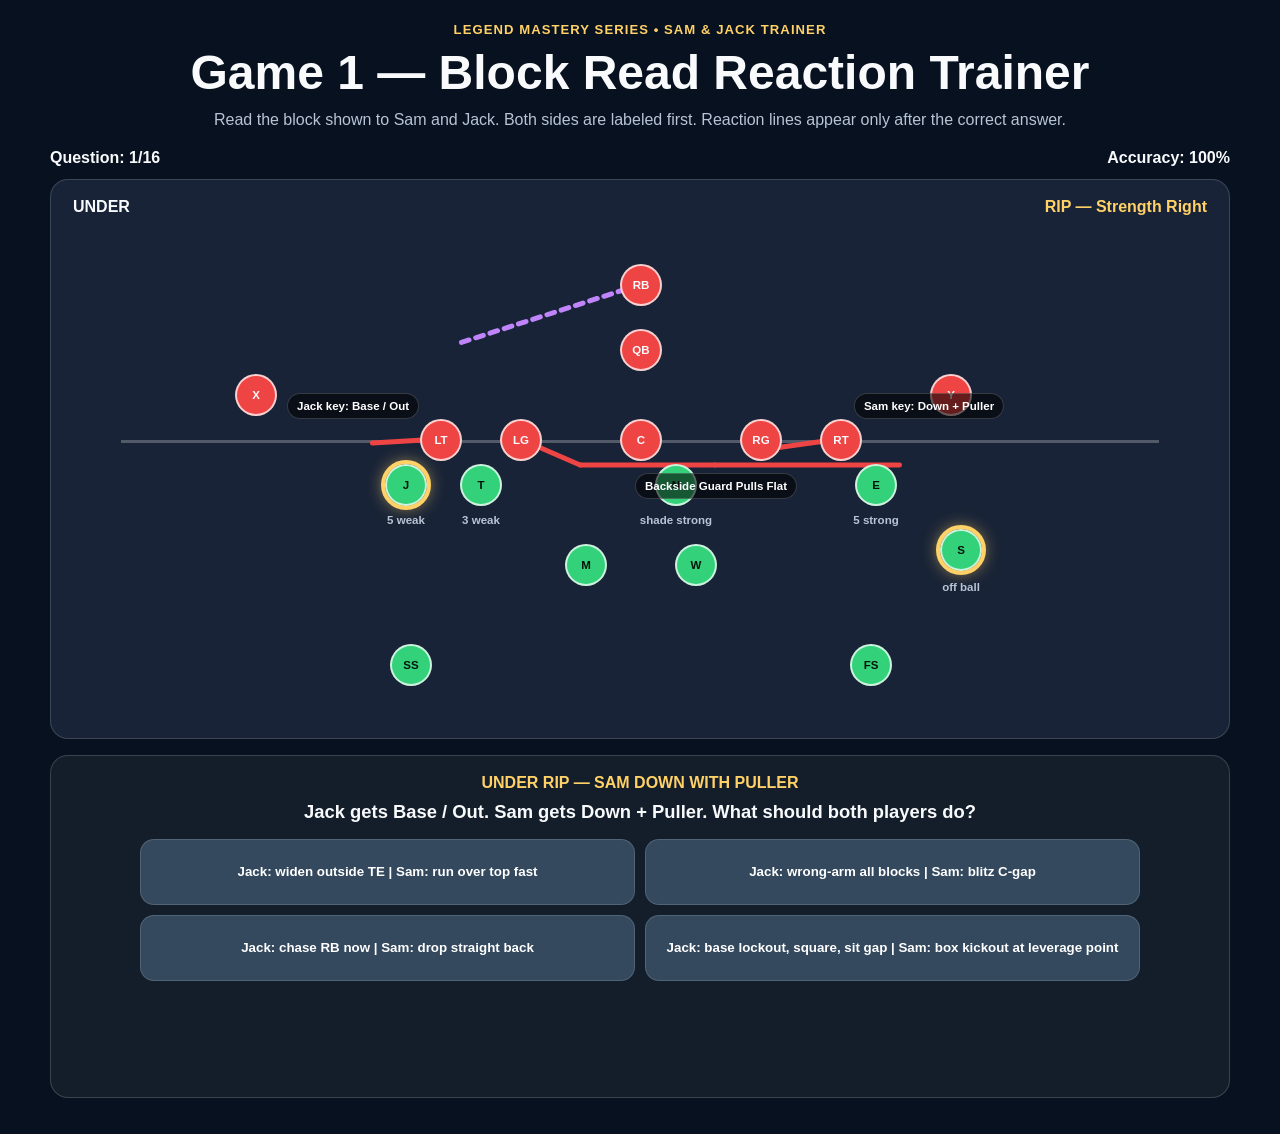
==== index.html @ 08496057 "Update index.html" ====
<!doctype html>
<html lang="en">
<head>
<meta charset="utf-8" />
<meta name="viewport" content="width=device-width,initial-scale=1" />
<title>Game 1 — Sam & Jack Block Read Trainer</title>

<style>
:root{
  --bg:#07111f;
  --field:#182337;
  --text:#f8fafc;
  --muted:#b8c4d6;
  --red:#ef4444;
  --green:#33d17a;
  --blue:#4da3ff;
  --yellow:#ffd166;
  --purple:#c084fc;
}
*{box-sizing:border-box}
body{margin:0;font-family:Arial,Helvetica,sans-serif;background:var(--bg);color:var(--text)}
.wrap{width:min(1180px,calc(100% - 28px));margin:0 auto;padding:22px 0 36px}
header{text-align:center}
.kicker{color:var(--yellow);font-weight:900;text-transform:uppercase;letter-spacing:.08em;font-size:.82rem}
h1{margin:8px 0;font-size:clamp(1.8rem,4vw,3rem)}
.sub{color:var(--muted);max-width:920px;margin:0 auto;line-height:1.45}
.hud{display:flex;justify-content:space-between;margin:18px 0 12px;font-weight:900}
.field{position:relative;height:560px;border-radius:18px;background:var(--field);border:1px solid rgba(255,255,255,.16);overflow:hidden}
.los{position:absolute;left:70px;right:70px;top:260px;border-top:3px solid rgba(255,255,255,.25)}
.front-title{position:absolute;left:22px;top:18px;font-weight:900}
.strength{position:absolute;right:22px;top:18px;font-weight:900;color:var(--yellow)}
.player{position:absolute;width:42px;height:42px;border-radius:50%;display:flex;align-items:center;justify-content:center;font-size:.72rem;font-weight:900;transform:translate(-50%,-50%);border:2px solid rgba(255,255,255,.75);z-index:8}
.off{background:var(--red)}
.def{background:var(--green);color:#04130a}
.focus{outline:4px solid var(--yellow);box-shadow:0 0 18px rgba(255,209,102,.8)}
.tag,.read-label{position:absolute;transform:translate(-50%,-50%);font-size:.72rem;font-weight:900;z-index:12;white-space:nowrap}
.tag{color:var(--muted)}
.read-label{background:rgba(0,0,0,.58);border:1px solid rgba(255,255,255,.18);padding:6px 9px;border-radius:999px;color:white}
svg{position:absolute;inset:0;width:100%;height:100%;pointer-events:none;z-index:5}
.block-line{stroke:var(--red);stroke-width:5;fill:none;stroke-linecap:round;stroke-linejoin:round;marker-end:url(#arrowRed)}
.ball-line{stroke:var(--purple);stroke-width:5;fill:none;stroke-dasharray:8 7;stroke-linecap:round;marker-end:url(#arrowPurple)}
.sam-line{stroke:var(--yellow);stroke-width:5;fill:none;stroke-linecap:round;stroke-linejoin:round;marker-end:url(#arrowYellow)}
.jack-line{stroke:var(--blue);stroke-width:5;fill:none;stroke-linecap:round;stroke-linejoin:round;marker-end:url(#arrowBlue)}
.draw{stroke-dasharray:900;stroke-dashoffset:900;animation:drawLine 1.25s ease forwards}
@keyframes drawLine{to{stroke-dashoffset:0}}
.question-card{margin-top:16px;padding:18px;border-radius:18px;border:1px solid rgba(255,255,255,.16);background:rgba(255,255,255,.055);text-align:center}
.scenario-title{color:var(--yellow);font-weight:900;text-transform:uppercase;margin-bottom:8px}
.question{font-size:1.15rem;font-weight:900;margin-bottom:14px;line-height:1.35}
.choices{display:grid;grid-template-columns:repeat(2,1fr);gap:10px;max-width:1000px;margin:0 auto}
button{min-height:66px;border:1px solid rgba(255,255,255,.14);border-radius:14px;background:#34495e;color:white;font-weight:900;cursor:pointer;padding:10px;line-height:1.25}
button:hover{filter:brightness(1.12)}
button:disabled{opacity:.55;cursor:not-allowed}
.feedback{min-height:84px;margin-top:14px;font-weight:800;line-height:1.45;color:var(--muted)}
.correct{color:var(--green)}
.incorrect{color:#ff8a8a}
.complete{display:none;margin-top:16px;padding:18px;border-radius:18px;background:rgba(51,209,122,.12);border:1px solid rgba(51,209,122,.35);text-align:center}
@media(max-width:760px){.field{height:500px}.choices{grid-template-columns:1fr}.player{width:36px;height:36px;font-size:.64rem}}
</style>
</head>

<body>
<div class="wrap">

<header>
  <div class="kicker">Legend Mastery Series • Sam & Jack Trainer</div>
  <h1>Game 1 — Block Read Reaction Trainer</h1>
  <p class="sub">
    Read the block shown to Sam and Jack. Both sides are labeled first. Reaction lines appear only after the correct answer.
  </p>
</header>

<section class="hud">
  <div>Question: <span id="qNum">1</span>/<span id="qTotal">16</span></div>
  <div>Accuracy: <span id="accuracy">100</span>%</div>
</section>

<section class="field" id="field">
  <div class="front-title" id="frontTitle"></div>
  <div class="strength" id="strengthTitle"></div>
  <div class="los"></div>

  <svg id="svg" viewBox="0 0 1180 560" preserveAspectRatio="none">
    <defs>
      <marker id="arrowRed" markerWidth="10" markerHeight="10" refX="8" refY="3" orient="auto">
        <path d="M0,0 L0,6 L9,3 z" fill="#ef4444"></path>
      </marker>
      <marker id="arrowPurple" markerWidth="10" markerHeight="10" refX="8" refY="3" orient="auto">
        <path d="M0,0 L0,6 L9,3 z" fill="#c084fc"></path>
      </marker>
      <marker id="arrowYellow" markerWidth="10" markerHeight="10" refX="8" refY="3" orient="auto">
        <path d="M0,0 L0,6 L9,3 z" fill="#ffd166"></path>
      </marker>
      <marker id="arrowBlue" markerWidth="10" markerHeight="10" refX="8" refY="3" orient="auto">
        <path d="M0,0 L0,6 L9,3 z" fill="#4da3ff"></path>
      </marker>
    </defs>
  </svg>
</section>

<section class="question-card">
  <div class="scenario-title" id="scenarioTitle"></div>
  <div class="question" id="questionText"></div>
  <div class="choices" id="choices"></div>
  <div class="feedback" id="feedback"></div>
</section>

<section class="complete" id="completeBox">
  <h2>Game Complete</h2>
  <p id="finalScore"></p>
  <button onclick="restartGame()">Restart Game</button>
</section>

</div>

<script>
const field = document.getElementById("field");
const svg = document.getElementById("svg");

const scenarios = [
  S("UNDER","RIP","Under Rip — Jack Down With Puller","Down + Puller","Base / Gap-Hinge","jackSpillB","samCutback"),
  S("UNDER","LIZ","Under Liz — Jack Down No Puller","Down — No Puller","Zone Away","jackQB","samCutback"),
  S("UNDER","RIP","Under Rip — Jack Base/Out","Base / Out","Pull Away","jackBaseLOS","samCutback"),
  S("UNDER","LIZ","Under Liz — Jack Zone","Zone","Base / Gap-Hinge","jackZoneLOS","samCutback"),
  S("UNDER","RIP","Under Rip — High Hat","High Hat","High Hat","jackContainRush","samCoverage"),
  S("UNDER","LIZ","Under Liz — Sam Base/Out","Zone Away","Base / Out","jackQB","samCutback"),
  S("UNDER","RIP","Under Rip — Sam Down With Puller","Base / Out","Down + Puller","jackBaseLOS","samBox"),
  S("UNDER","LIZ","Under Liz — Sam High Hat","High Hat","High Hat","jackContainRush","samCoverage"),

  S("OKIE","RIP","Okie Rip — Jack Down With Puller","Down + Puller","Base / Out","jackBoxOff","samCutback"),
  S("OKIE","LIZ","Okie Liz — Jack Down No Puller","Down — No Puller","Zone Away","jackLateContain","samCutback"),
  S("OKIE","RIP","Okie Rip — Jack Zone To Him","Zone","Pull Away","jackBoxQB","samCutback"),
  S("OKIE","LIZ","Okie Liz — Jack Base/Out","Base / Out","Zone Away","jackSetEdge","samCutback"),
  S("OKIE","RIP","Okie Rip — Sam Down With Puller","Zone Away","Down + Puller","jackLateContain","samBox"),
  S("OKIE","LIZ","Okie Liz — Sam Zone To Him","Base / Out","Zone","jackSetEdge","samForceBounce"),
  S("OKIE","RIP","Okie Rip — High Hat","High Hat","High Hat","jackCoverage","samCoverage"),
  S("OKIE","LIZ","Okie Liz — Jack Ball Away / No C-Gap","Zone Away","Down — No Puller","jackLateContain","samCutback")
];

let order = [];
let current = 0;
let correct = 0;
let attempts = 0;
let locked = false;

function S(front,strength,title,jackBlock,samBlock,jackReaction,samReaction){
  return {
    front,
    strength,
    title,
    jackBlock,
    samBlock,
    jackReaction,
    samReaction,
    correct:`Jack: ${shortLabel(jackReaction)} | Sam: ${shortLabel(samReaction)}`,
    question:`Jack gets ${jackBlock}. Sam gets ${samBlock}. What should both players do?`
  };
}

function shortLabel(r){
  const m = {
    jackSpillB:"spill flat, then vertical B-gap",
    jackQB:"squeeze and play QB leverage",
    jackBaseLOS:"base lockout, square, sit gap",
    jackZoneLOS:"hands, vertical key, set edge",
    jackContainRush:"contain rush, QB depth rule",
    jackBoxOff:"box kickout at leverage point",
    jackLateContain:"hold leverage, late contain",
    jackBoxQB:"box ball inside, QB point",
    jackSetEdge:"set edge at leverage point",
    jackCoverage:"step LOS, open to coverage",
    samCutback:"read, confirm away, slow cutback",
    samCoverage:"step LOS, open to coverage",
    samBox:"box kickout at leverage point",
    samForceBounce:"hold bounce, then B cutback"
  };
  return m[r];
}

function longExplain(r, who){
  const m = {
    jackSpillB:`${who}: tackle blocks down, backside guard pulls flat behind the LOS. Flatten under the puller line, wrong-arm/spill, then cross vertical into the backfield in B-gap.`,
    jackQB:`${who}: down with no puller from the LOS means squeeze, stay square, and play leverage on the QB. Do not chase the give.`,
    jackBaseLOS:`${who}: base/out on the LOS means inside hand to center chest, outside hand to shoulder, half-man leverage, lock out, square, and sit in the assigned gap.`,
    jackZoneLOS:`${who}: zone on the LOS means hands like base, work the key vertical, set the edge with the key’s body, and keep outside leverage.`,
    jackContainRush:`${who}: high hat on the LOS means contain rush. Rush through your gap, keep outside shoulder, and never run past QB depth.`,
    jackBoxOff:`${who}: off the ball with down/puller means win to the leverage point just outside the OT, box the kickout, and force the ball back inside.`,
    jackLateContain:`${who}: no C-gap player to your side means do not cut back. Hold leverage for reverse, boot, broken play, or QB pull.`,
    jackBoxQB:`${who}: off-ball zone/read side means box the ball back inside and play the inside point of the QB.`,
    jackSetEdge:`${who}: base/out off the ball means attack the leverage point just outside the OT, set a hard edge, and keep outside arm free.`,
    jackCoverage:`${who}: high hat off the ball means short step to the LOS, open, then gain depth into coverage.`,
    samCutback:`${who}: with a 5-tech to your side, read your key, confirm ball away, stay square, and slow cutback into B-gap.`,
    samCoverage:`${who}: high hat off the ball means short step toward the LOS, open, then gain depth into coverage.`,
    samBox:`${who}: down/puller to you off the ball means win to the leverage point just outside the OT, box the kickout, and force the ball back inside.`,
    samForceBounce:`${who}: zone/base flow to you means hold for bounce, then work square into B-gap cutback as the ball declares.`
  };
  return m[r];
}

function shuffle(arr){
  const a = [...arr];
  for(let i=a.length-1;i>0;i--){
    const j=Math.floor(Math.random()*(i+1));
    [a[i],a[j]]=[a[j],a[i]];
  }
  return a;
}

function startGame(){
  order = shuffle(scenarios);
  current = 0;
  correct = 0;
  attempts = 0;
  locked = false;
  document.getElementById("qTotal").textContent = order.length;
  document.getElementById("completeBox").style.display = "none";
  loadScenario();
}

function restartGame(){
  startGame();
  window.scrollTo({top:0,behavior:"smooth"});
}

function loadScenario(){
  locked = false;
  const s = order[current];
  clearField();

  document.getElementById("qNum").textContent = current + 1;
  document.getElementById("frontTitle").textContent = s.front;
  document.getElementById("strengthTitle").textContent = `${s.strength} — ${s.strength === "RIP" ? "Strength Right" : "Strength Left"}`;
  document.getElementById("scenarioTitle").textContent = s.title;
  document.getElementById("questionText").textContent = s.question;
  document.getElementById("feedback").textContent = "";
  document.getElementById("feedback").className = "feedback";

  updateAccuracy();
  drawOffense();
  if(s.front === "UNDER") drawUnder(s.strength === "RIP");
  if(s.front === "OKIE") drawOkie(s.strength === "RIP");

  drawBlocks(s);
  renderChoices(s);
}

function clearField(){
  [...field.querySelectorAll(".player,.tag,.read-label")].forEach(e => e.remove());
  [...svg.querySelectorAll("path")].forEach(e => e.remove());
}

function drawOffense(){
  addPlayer("X",205,215,"off");
  addPlayer("LT",390,260,"off");
  addPlayer("LG",470,260,"off");
  addPlayer("C",590,260,"off");
  addPlayer("RG",710,260,"off");
  addPlayer("RT",790,260,"off");
  addPlayer("Y",900,215,"off");
  addPlayer("QB",590,170,"off");
  addPlayer("RB",590,105,"off");
}

function drawUnder(rip){
  if(rip){
    addPlayer("E",825,305,"def"); label("5 strong",825,340,"tag");
    addPlayer("N",625,305,"def"); label("shade strong",625,340,"tag");
    addPlayer("T",430,305,"def"); label("3 weak",430,340,"tag");
    addPlayer("J",355,305,"def focus"); label("5 weak",355,340,"tag");
    addPlayer("S",910,370,"def focus"); label("off ball",910,407,"tag");
  } else {
    addPlayer("E",355,305,"def"); label("5 strong",355,340,"tag");
    addPlayer("N",555,305,"def"); label("shade strong",555,340,"tag");
    addPlayer("T",750,305,"def"); label("3 weak",750,340,"tag");
    addPlayer("J",825,305,"def focus"); label("5 weak",825,340,"tag");
    addPlayer("S",270,370,"def focus"); label("off ball",270,407,"tag");
  }
  addPlayer("M",535,385,"def");
  addPlayer("W",645,385,"def");
  addPlayer("SS",360,485,"def");
  addPlayer("FS",820,485,"def");
}

function drawOkie(rip){
  if(rip){
    addPlayer("E",825,305,"def"); label("5 strong",825,340,"tag");
    addPlayer("N",625,305,"def"); label("shade strong",625,340,"tag");
    addPlayer("T",430,305,"def"); label("4i weak",430,340,"tag");
    addPlayer("J",270,370,"def focus"); label("4 x 4",270,407,"tag");
    addPlayer("S",910,370,"def focus"); label("4 x 4",910,407,"tag");
  } else {
    addPlayer("E",355,305,"def"); label("5 strong",355,340,"tag");
    addPlayer("N",555,305,"def"); label("shade strong",555,340,"tag");
    addPlayer("T",750,305,"def"); label("4i weak",750,340,"tag");
    addPlayer("J",910,370,"def focus"); label("4 x 4",910,407,"tag");
    addPlayer("S",270,370,"def focus"); label("4 x 4",270,407,"tag");
  }
  addPlayer("M",535,385,"def");
  addPlayer("W",645,385,"def");
  addPlayer("SS",360,485,"def");
  addPlayer("FS",820,485,"def");
}

function P(s){
  const rip = s.strength === "RIP";
  if(rip){
    return {
      jackOT:{x:390,y:260,dir:-1,side:"left"},
      samOT:{x:790,y:260,dir:1,side:"right"},
      jack:{x:s.front==="UNDER"?355:270,y:s.front==="UNDER"?305:370},
      sam:{x:910,y:370},
      jackEdge:{x:350,y:255},
      samEdge:{x:875,y:255}
    };
  }
  return {
    jackOT:{x:790,y:260,dir:1,side:"right"},
    samOT:{x:390,y:260,dir:-1,side:"left"},
    jack:{x:s.front==="UNDER"?825:910,y:s.front==="UNDER"?305:370},
    sam:{x:270,y:370},
    jackEdge:{x:830,y:255},
    samEdge:{x:305,y:255}
  };
}

function drawBlocks(s){
  const p = P(s);
  drawBlockAt(p.jackOT, s.jackBlock, "Jack key: " + s.jackBlock);
  drawBlockAt(p.samOT, s.samBlock, "Sam key: " + s.samBlock);
  path(590,105, s.strength==="RIP" ? 405 : 775, 165, "ball-line");
}

function drawBlockAt(key, block, text){
  const d = key.dir;

  if(block === "Down + Puller"){
    path(key.x,key.y,key.x-d*72,key.y+10,"block-line");

    if(key.side === "left"){
      path(710,260,650,286,"block-line");
      path(650,286,515,286,"block-line");
      path(515,286,330,286,"block-line");
      label("Backside Guard Pulls Flat",520,306,"read-label");
    } else {
      path(470,260,530,286,"block-line");
      path(530,286,665,286,"block-line");
      path(665,286,850,286,"block-line");
      label("Backside Guard Pulls Flat",665,306,"read-label");
    }
  }

  if(block === "Down — No Puller"){
    path(key.x,key.y,key.x-d*75,key.y+10,"block-line");
  }

  if(block === "Zone"){
    path(key.x,key.y,key.x+d*58,key.y-8,"block-line");
  }

  if(block === "Zone Away"){
    path(key.x,key.y,key.x-d*55,key.y-6,"block-line");
  }

  if(block === "Base / Out"){
    path(key.x,key.y,key.x+d*68,key.y+4,"block-line");
  }

  if(block === "Pull Away"){
    path(key.x,key.y,key.x-d*130,key.y+18,"block-line");
  }

  if(block === "High Hat"){
    path(key.x,key.y,key.x,key.y-62,"block-line");
  }

  if(block === "Base / Gap-Hinge"){
    path(key.x,key.y,key.x+d*45,key.y+4,"block-line");
    path(key.x+d*45,key.y+4,key.x+d*78,key.y+28,"block-line");
  }

  label(text, key.x + d*88, key.y-34, "read-label");
}

function renderChoices(s){
  const box = document.getElementById("choices");
  box.innerHTML = "";

  const choices = shuffle([
    s.correct,
    "Jack: chase RB now | Sam: drop straight back",
    "Jack: widen outside TE | Sam: run over top fast",
    "Jack: wrong-arm all blocks | Sam: blitz C-gap"
  ]);

  choices.forEach(choice=>{
    const btn = document.createElement("button");
    btn.textContent = choice;
    btn.onclick = () => submitAnswer(choice, s);
    box.appendChild(btn);
  });
}

function submitAnswer(choice, s){
  if(locked) return;
  attempts++;

  if(choice !== s.correct){
    document.getElementById("feedback").className = "feedback incorrect";
    document.getElementById("feedback").textContent = "Not yet. Option A rule: no reaction lines until the correct answer is selected.";
    updateAccuracy();
    return;
  }

  locked = true;
  correct++;
  [...document.querySelectorAll("#choices button")].forEach(b=>b.disabled=true);

  drawReactions(s);

  const fb = document.getElementById("feedback");
  fb.className = "feedback correct";
  fb.textContent = `${longExplain(s.jackReaction,"Jack")} ${longExplain(s.samReaction,"Sam")}`;

  updateAccuracy();

  setTimeout(()=>{
    current++;
    if(current >= order.length) endGame();
    else loadScenario();
  }, 7500);
}

function drawReactions(s){
  const p = P(s);
  drawReaction("jack", p.jack, p.jackEdge, s.jackReaction);
  drawReaction("sam", p.sam, p.samEdge, s.samReaction);
}

function drawReaction(who, start, edge, reaction){
  const cls = who === "jack" ? "jack-line draw" : "sam-line draw";
  const name = who === "jack" ? "Jack" : "Sam";
  const dir = edge.x > start.x ? 1 : -1;

  if(reaction === "jackSpillB"){
    const flatY = 315;
    const crossX = edge.x + (dir * 42);
    path(start.x,start.y,crossX,flatY,cls);
    path(crossX,flatY,crossX,232,cls);
    label(`${name}: flat under puller → vertical B`,crossX,216,"read-label");
  }

  if(reaction === "jackQB"){
    path(start.x,start.y,edge.x,edge.y,cls);
    path(edge.x,edge.y,edge.x-dir*36,edge.y-42,cls);
    label(`${name}: squeeze / QB leverage`,edge.x,edge.y-60,"read-label");
  }

  if(reaction === "jackBaseLOS"){
    path(start.x,start.y,edge.x,edge.y,cls);
    label(`${name}: lockout / square / sit gap`,edge.x,edge.y-30,"read-label");
  }

  if(reaction === "jackZoneLOS"){
    path(start.x,start.y,edge.x,edge.y,cls);
    path(edge.x,edge.y,edge.x+dir*18,edge.y-50,cls);
    label(`${name}: hands / vertical key / edge`,edge.x,edge.y-70,"read-label");
  }

  if(reaction === "jackContainRush"){
    path(start.x,start.y,edge.x,edge.y,cls);
    path(edge.x,edge.y,edge.x-dir*28,edge.y-72,cls);
    label(`${name}: contain rush`,edge.x,edge.y-92,"read-label");
  }

  if(reaction === "jackBoxOff" || reaction === "jackSetEdge"){
    path(start.x,start.y,edge.x,edge.y,cls);
    label(`${name}: leverage point / set edge`,edge.x,edge.y-30,"read-label");
  }

  if(reaction === "jackLateContain"){
    path(start.x,start.y,start.x-dir*24,start.y-34,cls);
    label(`${name}: hold / late contain`,start.x-dir*38,start.y-55,"read-label");
  }

  if(reaction === "jackBoxQB"){
    path(start.x,start.y,edge.x,edge.y,cls);
    path(edge.x,edge.y,edge.x-dir*45,edge.y-35,cls);
    label(`${name}: box inside / QB point`,edge.x,edge.y-55,"read-label");
  }

  if(reaction === "jackCoverage"){
    path(start.x,start.y,edge.x,edge.y,cls);
    path(edge.x,edge.y,edge.x-dir*48,edge.y-72,cls);
    label(`${name}: step LOS → open/depth`,edge.x,edge.y-92,"read-label");
  }

  if(reaction === "samCutback"){
    path(start.x,start.y,start.x-dir*50,start.y-10,cls);
    path(start.x-dir*50,start.y-10,start.x-dir*75,start.y-35,cls);
    label(`${name}: slow cutback`,start.x-dir*85,start.y-55,"read-label");
  }

  if(reaction === "samCoverage"){
    path(start.x,start.y,edge.x,edge.y,cls);
    path(edge.x,edge.y,edge.x-dir*48,edge.y-72,cls);
    label(`${name}: step LOS → open/depth`,edge.x,edge.y-92,"read-label");
  }

  if(reaction === "samBox"){
    path(start.x,start.y,edge.x,edge.y,cls);
    label(`${name}: box at leverage point`,edge.x,edge.y-30,"read-label");
  }

  if(reaction === "samForceBounce"){
    path(start.x,start.y,edge.x,edge.y,cls);
    path(edge.x,edge.y,edge.x-dir*50,edge.y+20,cls);
    label(`${name}: hold bounce → B cutback`,edge.x,edge.y-30,"read-label");
  }
}

function updateAccuracy(){
  document.getElementById("accuracy").textContent = attempts === 0 ? 100 : Math.round((correct/attempts)*100);
}

function endGame(){
  document.getElementById("completeBox").style.display = "block";
  document.getElementById("finalScore").textContent = `Final Accuracy: ${Math.round((correct/attempts)*100)}%`;
}

function addPlayer(txt,x,y,cls){
  const el = document.createElement("div");
  el.className = "player " + cls;
  el.style.left = x + "px";
  el.style.top = y + "px";
  el.textContent = txt;
  field.appendChild(el);
}

function label(txt,x,y,cls){
  const el = document.createElement("div");
  el.className = cls;
  el.style.left = x + "px";
  el.style.top = y + "px";
  el.textContent = txt;
  field.appendChild(el);
}

function path(x1,y1,x2,y2,cls){
  const p = document.createElementNS("http://www.w3.org/2000/svg","path");
  p.setAttribute("d",`M ${x1} ${y1} L ${x2} ${y2}`);
  p.setAttribute("class",cls);
  svg.appendChild(p);
}

startGame();
</script>
</body>
</html>
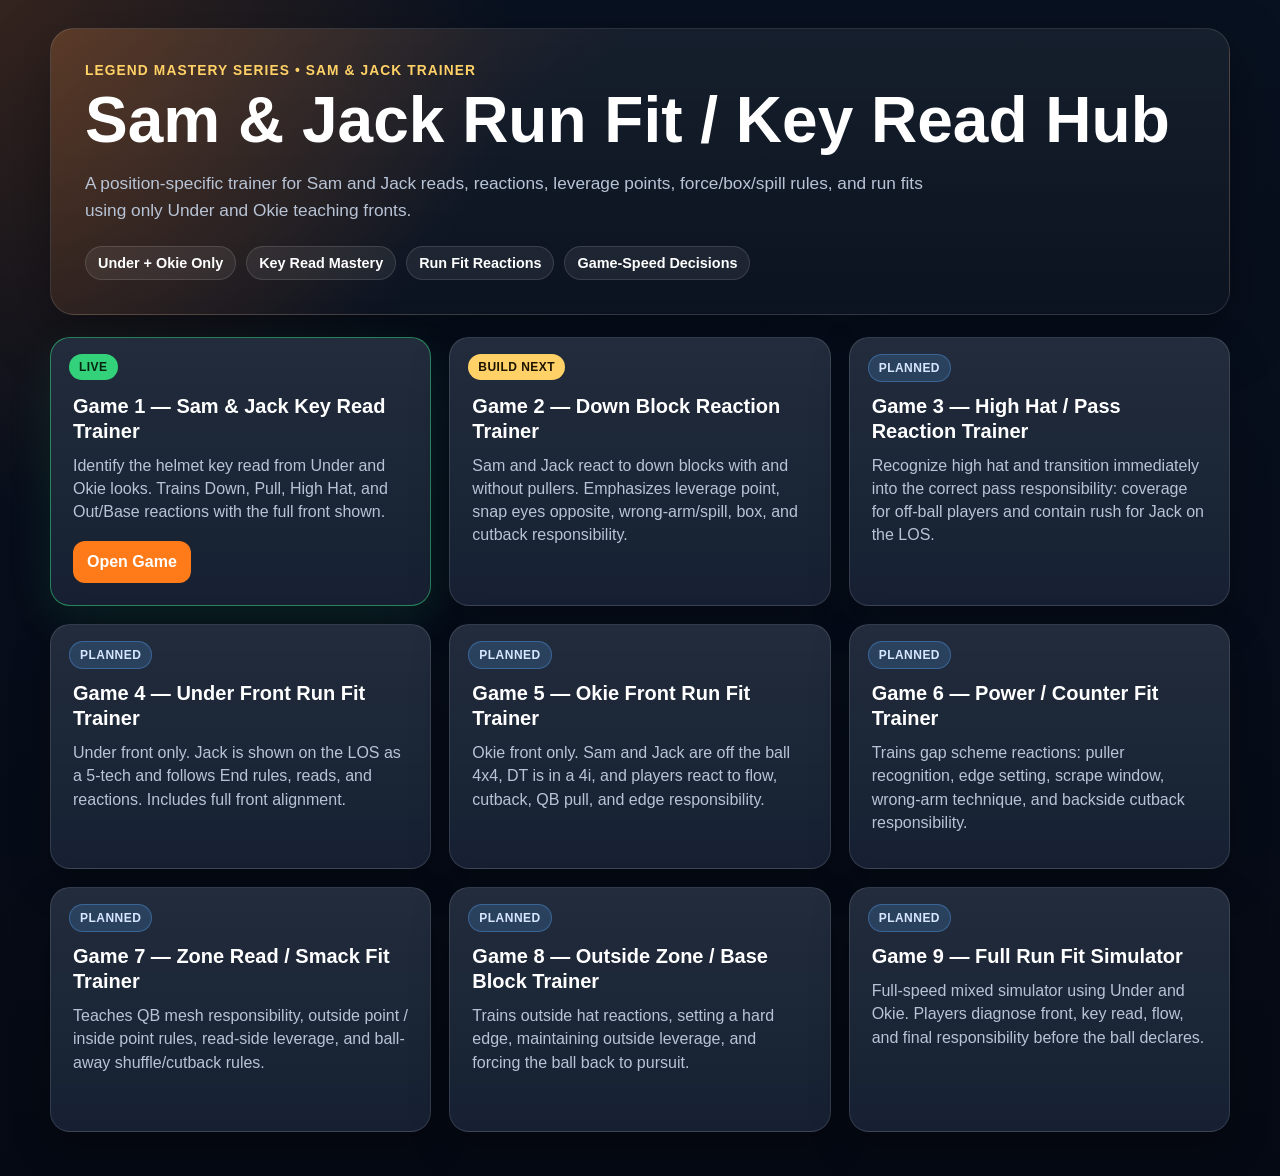
==== commit a78c1bf7: "Revise index.html for game title and layout updates" ====
--- a/index.html
+++ b/index.html
@@ -1,557 +1,119 @@
 <!doctype html>
 <html lang="en">
 <head>
-<meta charset="utf-8" />
-<meta name="viewport" content="width=device-width,initial-scale=1" />
-<title>Game 1 — Sam & Jack Block Read Trainer</title>
-
-<style>
-:root{
-  --bg:#07111f;
-  --field:#182337;
-  --text:#f8fafc;
-  --muted:#b8c4d6;
-  --red:#ef4444;
-  --green:#33d17a;
-  --blue:#4da3ff;
-  --yellow:#ffd166;
-  --purple:#c084fc;
-}
-*{box-sizing:border-box}
-body{margin:0;font-family:Arial,Helvetica,sans-serif;background:var(--bg);color:var(--text)}
-.wrap{width:min(1180px,calc(100% - 28px));margin:0 auto;padding:22px 0 36px}
-header{text-align:center}
-.kicker{color:var(--yellow);font-weight:900;text-transform:uppercase;letter-spacing:.08em;font-size:.82rem}
-h1{margin:8px 0;font-size:clamp(1.8rem,4vw,3rem)}
-.sub{color:var(--muted);max-width:920px;margin:0 auto;line-height:1.45}
-.hud{display:flex;justify-content:space-between;margin:18px 0 12px;font-weight:900}
-.field{position:relative;height:560px;border-radius:18px;background:var(--field);border:1px solid rgba(255,255,255,.16);overflow:hidden}
-.los{position:absolute;left:70px;right:70px;top:260px;border-top:3px solid rgba(255,255,255,.25)}
-.front-title{position:absolute;left:22px;top:18px;font-weight:900}
-.strength{position:absolute;right:22px;top:18px;font-weight:900;color:var(--yellow)}
-.player{position:absolute;width:42px;height:42px;border-radius:50%;display:flex;align-items:center;justify-content:center;font-size:.72rem;font-weight:900;transform:translate(-50%,-50%);border:2px solid rgba(255,255,255,.75);z-index:8}
-.off{background:var(--red)}
-.def{background:var(--green);color:#04130a}
-.focus{outline:4px solid var(--yellow);box-shadow:0 0 18px rgba(255,209,102,.8)}
-.tag,.read-label{position:absolute;transform:translate(-50%,-50%);font-size:.72rem;font-weight:900;z-index:12;white-space:nowrap}
-.tag{color:var(--muted)}
-.read-label{background:rgba(0,0,0,.58);border:1px solid rgba(255,255,255,.18);padding:6px 9px;border-radius:999px;color:white}
-svg{position:absolute;inset:0;width:100%;height:100%;pointer-events:none;z-index:5}
-.block-line{stroke:var(--red);stroke-width:5;fill:none;stroke-linecap:round;stroke-linejoin:round;marker-end:url(#arrowRed)}
-.ball-line{stroke:var(--purple);stroke-width:5;fill:none;stroke-dasharray:8 7;stroke-linecap:round;marker-end:url(#arrowPurple)}
-.sam-line{stroke:var(--yellow);stroke-width:5;fill:none;stroke-linecap:round;stroke-linejoin:round;marker-end:url(#arrowYellow)}
-.jack-line{stroke:var(--blue);stroke-width:5;fill:none;stroke-linecap:round;stroke-linejoin:round;marker-end:url(#arrowBlue)}
-.draw{stroke-dasharray:900;stroke-dashoffset:900;animation:drawLine 1.25s ease forwards}
-@keyframes drawLine{to{stroke-dashoffset:0}}
-.question-card{margin-top:16px;padding:18px;border-radius:18px;border:1px solid rgba(255,255,255,.16);background:rgba(255,255,255,.055);text-align:center}
-.scenario-title{color:var(--yellow);font-weight:900;text-transform:uppercase;margin-bottom:8px}
-.question{font-size:1.15rem;font-weight:900;margin-bottom:14px;line-height:1.35}
-.choices{display:grid;grid-template-columns:repeat(2,1fr);gap:10px;max-width:1000px;margin:0 auto}
-button{min-height:66px;border:1px solid rgba(255,255,255,.14);border-radius:14px;background:#34495e;color:white;font-weight:900;cursor:pointer;padding:10px;line-height:1.25}
-button:hover{filter:brightness(1.12)}
-button:disabled{opacity:.55;cursor:not-allowed}
-.feedback{min-height:84px;margin-top:14px;font-weight:800;line-height:1.45;color:var(--muted)}
-.correct{color:var(--green)}
-.incorrect{color:#ff8a8a}
-.complete{display:none;margin-top:16px;padding:18px;border-radius:18px;background:rgba(51,209,122,.12);border:1px solid rgba(51,209,122,.35);text-align:center}
-@media(max-width:760px){.field{height:500px}.choices{grid-template-columns:1fr}.player{width:36px;height:36px;font-size:.64rem}}
-</style>
+  <meta charset="utf-8" />
+  <meta name="viewport" content="width=device-width,initial-scale=1" />
+  <title>Sam & Jack Run Fit Trainer — Legend Mastery Series</title>
+  <link rel="stylesheet" href="styles.css" />
 </head>
 
 <body>
-<div class="wrap">
+  <div class="wrap">
 
-<header>
-  <div class="kicker">Legend Mastery Series • Sam & Jack Trainer</div>
-  <h1>Game 1 — Block Read Reaction Trainer</h1>
-  <p class="sub">
-    Read the block shown to Sam and Jack. Both sides are labeled first. Reaction lines appear only after the correct answer.
-  </p>
-</header>
+    <header class="hero">
+      <div class="kicker">Legend Mastery Series • Sam & Jack Trainer</div>
+      <h1>Sam & Jack Run Fit / Key Read Hub</h1>
+      <p class="sub">
+        A position-specific trainer for Sam and Jack reads, reactions, leverage points, force/box/spill rules,
+        and run fits using only Under and Okie teaching fronts.
+      </p>
 
-<section class="hud">
-  <div>Question: <span id="qNum">1</span>/<span id="qTotal">16</span></div>
-  <div>Accuracy: <span id="accuracy">100</span>%</div>
-</section>
+      <div class="pills">
+        <span class="pill">Under + Okie Only</span>
+        <span class="pill">Key Read Mastery</span>
+        <span class="pill">Run Fit Reactions</span>
+        <span class="pill">Game-Speed Decisions</span>
+      </div>
+    </header>
 
-<section class="field" id="field">
-  <div class="front-title" id="frontTitle"></div>
-  <div class="strength" id="strengthTitle"></div>
-  <div class="los"></div>
+    <main class="grid">
 
-  <svg id="svg" viewBox="0 0 1180 560" preserveAspectRatio="none">
-    <defs>
-      <marker id="arrowRed" markerWidth="10" markerHeight="10" refX="8" refY="3" orient="auto">
-        <path d="M0,0 L0,6 L9,3 z" fill="#ef4444"></path>
-      </marker>
-      <marker id="arrowPurple" markerWidth="10" markerHeight="10" refX="8" refY="3" orient="auto">
-        <path d="M0,0 L0,6 L9,3 z" fill="#c084fc"></path>
-      </marker>
-      <marker id="arrowYellow" markerWidth="10" markerHeight="10" refX="8" refY="3" orient="auto">
-        <path d="M0,0 L0,6 L9,3 z" fill="#ffd166"></path>
-      </marker>
-      <marker id="arrowBlue" markerWidth="10" markerHeight="10" refX="8" refY="3" orient="auto">
-        <path d="M0,0 L0,6 L9,3 z" fill="#4da3ff"></path>
-      </marker>
-    </defs>
-  </svg>
-</section>
+      <article class="repo-card live-card">
+        <div class="status live">Live</div>
+        <h3><a href="games/game1.html">Game 1 — Sam & Jack Key Read Trainer</a></h3>
+        <p class="muted">
+          Identify the helmet key read from Under and Okie looks. Trains Down, Pull, High Hat,
+          and Out/Base reactions with the full front shown.
+        </p>
+        <div class="btn-row">
+          <a class="btn" href="games/game1.html">Open Game</a>
+        </div>
+      </article>
 
-<section class="question-card">
-  <div class="scenario-title" id="scenarioTitle"></div>
-  <div class="question" id="questionText"></div>
-  <div class="choices" id="choices"></div>
-  <div class="feedback" id="feedback"></div>
-</section>
+      <article class="repo-card">
+        <div class="status build">Build Next</div>
+        <h3><a href="#">Game 2 — Down Block Reaction Trainer</a></h3>
+        <p class="muted">
+          Sam and Jack react to down blocks with and without pullers. Emphasizes leverage point,
+          snap eyes opposite, wrong-arm/spill, box, and cutback responsibility.
+        </p>
+      </article>
 
-<section class="complete" id="completeBox">
-  <h2>Game Complete</h2>
-  <p id="finalScore"></p>
-  <button onclick="restartGame()">Restart Game</button>
-</section>
+      <article class="repo-card">
+        <div class="status planned">Planned</div>
+        <h3><a href="#">Game 3 — High Hat / Pass Reaction Trainer</a></h3>
+        <p class="muted">
+          Recognize high hat and transition immediately into the correct pass responsibility:
+          coverage for off-ball players and contain rush for Jack on the LOS.
+        </p>
+      </article>
 
-</div>
+      <article class="repo-card">
+        <div class="status planned">Planned</div>
+        <h3><a href="#">Game 4 — Under Front Run Fit Trainer</a></h3>
+        <p class="muted">
+          Under front only. Jack is shown on the LOS as a 5-tech and follows End rules, reads,
+          and reactions. Includes full front alignment.
+        </p>
+      </article>
 
-<script>
-const field = document.getElementById("field");
-const svg = document.getElementById("svg");
+      <article class="repo-card">
+        <div class="status planned">Planned</div>
+        <h3><a href="#">Game 5 — Okie Front Run Fit Trainer</a></h3>
+        <p class="muted">
+          Okie front only. Sam and Jack are off the ball 4x4, DT is in a 4i, and players react
+          to flow, cutback, QB pull, and edge responsibility.
+        </p>
+      </article>
 
-const scenarios = [
-  S("UNDER","RIP","Under Rip — Jack Down With Puller","Down + Puller","Base / Gap-Hinge","jackSpillB","samCutback"),
-  S("UNDER","LIZ","Under Liz — Jack Down No Puller","Down — No Puller","Zone Away","jackQB","samCutback"),
-  S("UNDER","RIP","Under Rip — Jack Base/Out","Base / Out","Pull Away","jackBaseLOS","samCutback"),
-  S("UNDER","LIZ","Under Liz — Jack Zone","Zone","Base / Gap-Hinge","jackZoneLOS","samCutback"),
-  S("UNDER","RIP","Under Rip — High Hat","High Hat","High Hat","jackContainRush","samCoverage"),
-  S("UNDER","LIZ","Under Liz — Sam Base/Out","Zone Away","Base / Out","jackQB","samCutback"),
-  S("UNDER","RIP","Under Rip — Sam Down With Puller","Base / Out","Down + Puller","jackBaseLOS","samBox"),
-  S("UNDER","LIZ","Under Liz — Sam High Hat","High Hat","High Hat","jackContainRush","samCoverage"),
+      <article class="repo-card">
+        <div class="status planned">Planned</div>
+        <h3><a href="#">Game 6 — Power / Counter Fit Trainer</a></h3>
+        <p class="muted">
+          Trains gap scheme reactions: puller recognition, edge setting, scrape window,
+          wrong-arm technique, and backside cutback responsibility.
+        </p>
+      </article>
 
-  S("OKIE","RIP","Okie Rip — Jack Down With Puller","Down + Puller","Base / Out","jackBoxOff","samCutback"),
-  S("OKIE","LIZ","Okie Liz — Jack Down No Puller","Down — No Puller","Zone Away","jackLateContain","samCutback"),
-  S("OKIE","RIP","Okie Rip — Jack Zone To Him","Zone","Pull Away","jackBoxQB","samCutback"),
-  S("OKIE","LIZ","Okie Liz — Jack Base/Out","Base / Out","Zone Away","jackSetEdge","samCutback"),
-  S("OKIE","RIP","Okie Rip — Sam Down With Puller","Zone Away","Down + Puller","jackLateContain","samBox"),
-  S("OKIE","LIZ","Okie Liz — Sam Zone To Him","Base / Out","Zone","jackSetEdge","samForceBounce"),
-  S("OKIE","RIP","Okie Rip — High Hat","High Hat","High Hat","jackCoverage","samCoverage"),
-  S("OKIE","LIZ","Okie Liz — Jack Ball Away / No C-Gap","Zone Away","Down — No Puller","jackLateContain","samCutback")
-];
+      <article class="repo-card">
+        <div class="status planned">Planned</div>
+        <h3><a href="#">Game 7 — Zone Read / Smack Fit Trainer</a></h3>
+        <p class="muted">
+          Teaches QB mesh responsibility, outside point / inside point rules, read-side leverage,
+          and ball-away shuffle/cutback rules.
+        </p>
+      </article>
 
-let order = [];
-let current = 0;
-let correct = 0;
-let attempts = 0;
-let locked = false;
+      <article class="repo-card">
+        <div class="status planned">Planned</div>
+        <h3><a href="#">Game 8 — Outside Zone / Base Block Trainer</a></h3>
+        <p class="muted">
+          Trains outside hat reactions, setting a hard edge, maintaining outside leverage,
+          and forcing the ball back to pursuit.
+        </p>
+      </article>
 
-function S(front,strength,title,jackBlock,samBlock,jackReaction,samReaction){
-  return {
-    front,
-    strength,
-    title,
-    jackBlock,
-    samBlock,
-    jackReaction,
-    samReaction,
-    correct:`Jack: ${shortLabel(jackReaction)} | Sam: ${shortLabel(samReaction)}`,
-    question:`Jack gets ${jackBlock}. Sam gets ${samBlock}. What should both players do?`
-  };
-}
+      <article class="repo-card">
+        <div class="status planned">Planned</div>
+        <h3><a href="#">Game 9 — Full Run Fit Simulator</a></h3>
+        <p class="muted">
+          Full-speed mixed simulator using Under and Okie. Players diagnose front, key read,
+          flow, and final responsibility before the ball declares.
+        </p>
+      </article>
 
-function shortLabel(r){
-  const m = {
-    jackSpillB:"spill flat, then vertical B-gap",
-    jackQB:"squeeze and play QB leverage",
-    jackBaseLOS:"base lockout, square, sit gap",
-    jackZoneLOS:"hands, vertical key, set edge",
-    jackContainRush:"contain rush, QB depth rule",
-    jackBoxOff:"box kickout at leverage point",
-    jackLateContain:"hold leverage, late contain",
-    jackBoxQB:"box ball inside, QB point",
-    jackSetEdge:"set edge at leverage point",
-    jackCoverage:"step LOS, open to coverage",
-    samCutback:"read, confirm away, slow cutback",
-    samCoverage:"step LOS, open to coverage",
-    samBox:"box kickout at leverage point",
-    samForceBounce:"hold bounce, then B cutback"
-  };
-  return m[r];
-}
+    </main>
 
-function longExplain(r, who){
-  const m = {
-    jackSpillB:`${who}: tackle blocks down, backside guard pulls flat behind the LOS. Flatten under the puller line, wrong-arm/spill, then cross vertical into the backfield in B-gap.`,
-    jackQB:`${who}: down with no puller from the LOS means squeeze, stay square, and play leverage on the QB. Do not chase the give.`,
-    jackBaseLOS:`${who}: base/out on the LOS means inside hand to center chest, outside hand to shoulder, half-man leverage, lock out, square, and sit in the assigned gap.`,
-    jackZoneLOS:`${who}: zone on the LOS means hands like base, work the key vertical, set the edge with the key’s body, and keep outside leverage.`,
-    jackContainRush:`${who}: high hat on the LOS means contain rush. Rush through your gap, keep outside shoulder, and never run past QB depth.`,
-    jackBoxOff:`${who}: off the ball with down/puller means win to the leverage point just outside the OT, box the kickout, and force the ball back inside.`,
-    jackLateContain:`${who}: no C-gap player to your side means do not cut back. Hold leverage for reverse, boot, broken play, or QB pull.`,
-    jackBoxQB:`${who}: off-ball zone/read side means box the ball back inside and play the inside point of the QB.`,
-    jackSetEdge:`${who}: base/out off the ball means attack the leverage point just outside the OT, set a hard edge, and keep outside arm free.`,
-    jackCoverage:`${who}: high hat off the ball means short step to the LOS, open, then gain depth into coverage.`,
-    samCutback:`${who}: with a 5-tech to your side, read your key, confirm ball away, stay square, and slow cutback into B-gap.`,
-    samCoverage:`${who}: high hat off the ball means short step toward the LOS, open, then gain depth into coverage.`,
-    samBox:`${who}: down/puller to you off the ball means win to the leverage point just outside the OT, box the kickout, and force the ball back inside.`,
-    samForceBounce:`${who}: zone/base flow to you means hold for bounce, then work square into B-gap cutback as the ball declares.`
-  };
-  return m[r];
-}
-
-function shuffle(arr){
-  const a = [...arr];
-  for(let i=a.length-1;i>0;i--){
-    const j=Math.floor(Math.random()*(i+1));
-    [a[i],a[j]]=[a[j],a[i]];
-  }
-  return a;
-}
-
-function startGame(){
-  order = shuffle(scenarios);
-  current = 0;
-  correct = 0;
-  attempts = 0;
-  locked = false;
-  document.getElementById("qTotal").textContent = order.length;
-  document.getElementById("completeBox").style.display = "none";
-  loadScenario();
-}
-
-function restartGame(){
-  startGame();
-  window.scrollTo({top:0,behavior:"smooth"});
-}
-
-function loadScenario(){
-  locked = false;
-  const s = order[current];
-  clearField();
-
-  document.getElementById("qNum").textContent = current + 1;
-  document.getElementById("frontTitle").textContent = s.front;
-  document.getElementById("strengthTitle").textContent = `${s.strength} — ${s.strength === "RIP" ? "Strength Right" : "Strength Left"}`;
-  document.getElementById("scenarioTitle").textContent = s.title;
-  document.getElementById("questionText").textContent = s.question;
-  document.getElementById("feedback").textContent = "";
-  document.getElementById("feedback").className = "feedback";
-
-  updateAccuracy();
-  drawOffense();
-  if(s.front === "UNDER") drawUnder(s.strength === "RIP");
-  if(s.front === "OKIE") drawOkie(s.strength === "RIP");
-
-  drawBlocks(s);
-  renderChoices(s);
-}
-
-function clearField(){
-  [...field.querySelectorAll(".player,.tag,.read-label")].forEach(e => e.remove());
-  [...svg.querySelectorAll("path")].forEach(e => e.remove());
-}
-
-function drawOffense(){
-  addPlayer("X",205,215,"off");
-  addPlayer("LT",390,260,"off");
-  addPlayer("LG",470,260,"off");
-  addPlayer("C",590,260,"off");
-  addPlayer("RG",710,260,"off");
-  addPlayer("RT",790,260,"off");
-  addPlayer("Y",900,215,"off");
-  addPlayer("QB",590,170,"off");
-  addPlayer("RB",590,105,"off");
-}
-
-function drawUnder(rip){
-  if(rip){
-    addPlayer("E",825,305,"def"); label("5 strong",825,340,"tag");
-    addPlayer("N",625,305,"def"); label("shade strong",625,340,"tag");
-    addPlayer("T",430,305,"def"); label("3 weak",430,340,"tag");
-    addPlayer("J",355,305,"def focus"); label("5 weak",355,340,"tag");
-    addPlayer("S",910,370,"def focus"); label("off ball",910,407,"tag");
-  } else {
-    addPlayer("E",355,305,"def"); label("5 strong",355,340,"tag");
-    addPlayer("N",555,305,"def"); label("shade strong",555,340,"tag");
-    addPlayer("T",750,305,"def"); label("3 weak",750,340,"tag");
-    addPlayer("J",825,305,"def focus"); label("5 weak",825,340,"tag");
-    addPlayer("S",270,370,"def focus"); label("off ball",270,407,"tag");
-  }
-  addPlayer("M",535,385,"def");
-  addPlayer("W",645,385,"def");
-  addPlayer("SS",360,485,"def");
-  addPlayer("FS",820,485,"def");
-}
-
-function drawOkie(rip){
-  if(rip){
-    addPlayer("E",825,305,"def"); label("5 strong",825,340,"tag");
-    addPlayer("N",625,305,"def"); label("shade strong",625,340,"tag");
-    addPlayer("T",430,305,"def"); label("4i weak",430,340,"tag");
-    addPlayer("J",270,370,"def focus"); label("4 x 4",270,407,"tag");
-    addPlayer("S",910,370,"def focus"); label("4 x 4",910,407,"tag");
-  } else {
-    addPlayer("E",355,305,"def"); label("5 strong",355,340,"tag");
-    addPlayer("N",555,305,"def"); label("shade strong",555,340,"tag");
-    addPlayer("T",750,305,"def"); label("4i weak",750,340,"tag");
-    addPlayer("J",910,370,"def focus"); label("4 x 4",910,407,"tag");
-    addPlayer("S",270,370,"def focus"); label("4 x 4",270,407,"tag");
-  }
-  addPlayer("M",535,385,"def");
-  addPlayer("W",645,385,"def");
-  addPlayer("SS",360,485,"def");
-  addPlayer("FS",820,485,"def");
-}
-
-function P(s){
-  const rip = s.strength === "RIP";
-  if(rip){
-    return {
-      jackOT:{x:390,y:260,dir:-1,side:"left"},
-      samOT:{x:790,y:260,dir:1,side:"right"},
-      jack:{x:s.front==="UNDER"?355:270,y:s.front==="UNDER"?305:370},
-      sam:{x:910,y:370},
-      jackEdge:{x:350,y:255},
-      samEdge:{x:875,y:255}
-    };
-  }
-  return {
-    jackOT:{x:790,y:260,dir:1,side:"right"},
-    samOT:{x:390,y:260,dir:-1,side:"left"},
-    jack:{x:s.front==="UNDER"?825:910,y:s.front==="UNDER"?305:370},
-    sam:{x:270,y:370},
-    jackEdge:{x:830,y:255},
-    samEdge:{x:305,y:255}
-  };
-}
-
-function drawBlocks(s){
-  const p = P(s);
-  drawBlockAt(p.jackOT, s.jackBlock, "Jack key: " + s.jackBlock);
-  drawBlockAt(p.samOT, s.samBlock, "Sam key: " + s.samBlock);
-  path(590,105, s.strength==="RIP" ? 405 : 775, 165, "ball-line");
-}
-
-function drawBlockAt(key, block, text){
-  const d = key.dir;
-
-  if(block === "Down + Puller"){
-    path(key.x,key.y,key.x-d*72,key.y+10,"block-line");
-
-    if(key.side === "left"){
-      path(710,260,650,286,"block-line");
-      path(650,286,515,286,"block-line");
-      path(515,286,330,286,"block-line");
-      label("Backside Guard Pulls Flat",520,306,"read-label");
-    } else {
-      path(470,260,530,286,"block-line");
-      path(530,286,665,286,"block-line");
-      path(665,286,850,286,"block-line");
-      label("Backside Guard Pulls Flat",665,306,"read-label");
-    }
-  }
-
-  if(block === "Down — No Puller"){
-    path(key.x,key.y,key.x-d*75,key.y+10,"block-line");
-  }
-
-  if(block === "Zone"){
-    path(key.x,key.y,key.x+d*58,key.y-8,"block-line");
-  }
-
-  if(block === "Zone Away"){
-    path(key.x,key.y,key.x-d*55,key.y-6,"block-line");
-  }
-
-  if(block === "Base / Out"){
-    path(key.x,key.y,key.x+d*68,key.y+4,"block-line");
-  }
-
-  if(block === "Pull Away"){
-    path(key.x,key.y,key.x-d*130,key.y+18,"block-line");
-  }
-
-  if(block === "High Hat"){
-    path(key.x,key.y,key.x,key.y-62,"block-line");
-  }
-
-  if(block === "Base / Gap-Hinge"){
-    path(key.x,key.y,key.x+d*45,key.y+4,"block-line");
-    path(key.x+d*45,key.y+4,key.x+d*78,key.y+28,"block-line");
-  }
-
-  label(text, key.x + d*88, key.y-34, "read-label");
-}
-
-function renderChoices(s){
-  const box = document.getElementById("choices");
-  box.innerHTML = "";
-
-  const choices = shuffle([
-    s.correct,
-    "Jack: chase RB now | Sam: drop straight back",
-    "Jack: widen outside TE | Sam: run over top fast",
-    "Jack: wrong-arm all blocks | Sam: blitz C-gap"
-  ]);
-
-  choices.forEach(choice=>{
-    const btn = document.createElement("button");
-    btn.textContent = choice;
-    btn.onclick = () => submitAnswer(choice, s);
-    box.appendChild(btn);
-  });
-}
-
-function submitAnswer(choice, s){
-  if(locked) return;
-  attempts++;
-
-  if(choice !== s.correct){
-    document.getElementById("feedback").className = "feedback incorrect";
-    document.getElementById("feedback").textContent = "Not yet. Option A rule: no reaction lines until the correct answer is selected.";
-    updateAccuracy();
-    return;
-  }
-
-  locked = true;
-  correct++;
-  [...document.querySelectorAll("#choices button")].forEach(b=>b.disabled=true);
-
-  drawReactions(s);
-
-  const fb = document.getElementById("feedback");
-  fb.className = "feedback correct";
-  fb.textContent = `${longExplain(s.jackReaction,"Jack")} ${longExplain(s.samReaction,"Sam")}`;
-
-  updateAccuracy();
-
-  setTimeout(()=>{
-    current++;
-    if(current >= order.length) endGame();
-    else loadScenario();
-  }, 7500);
-}
-
-function drawReactions(s){
-  const p = P(s);
-  drawReaction("jack", p.jack, p.jackEdge, s.jackReaction);
-  drawReaction("sam", p.sam, p.samEdge, s.samReaction);
-}
-
-function drawReaction(who, start, edge, reaction){
-  const cls = who === "jack" ? "jack-line draw" : "sam-line draw";
-  const name = who === "jack" ? "Jack" : "Sam";
-  const dir = edge.x > start.x ? 1 : -1;
-
-  if(reaction === "jackSpillB"){
-    const flatY = 315;
-    const crossX = edge.x + (dir * 42);
-    path(start.x,start.y,crossX,flatY,cls);
-    path(crossX,flatY,crossX,232,cls);
-    label(`${name}: flat under puller → vertical B`,crossX,216,"read-label");
-  }
-
-  if(reaction === "jackQB"){
-    path(start.x,start.y,edge.x,edge.y,cls);
-    path(edge.x,edge.y,edge.x-dir*36,edge.y-42,cls);
-    label(`${name}: squeeze / QB leverage`,edge.x,edge.y-60,"read-label");
-  }
-
-  if(reaction === "jackBaseLOS"){
-    path(start.x,start.y,edge.x,edge.y,cls);
-    label(`${name}: lockout / square / sit gap`,edge.x,edge.y-30,"read-label");
-  }
-
-  if(reaction === "jackZoneLOS"){
-    path(start.x,start.y,edge.x,edge.y,cls);
-    path(edge.x,edge.y,edge.x+dir*18,edge.y-50,cls);
-    label(`${name}: hands / vertical key / edge`,edge.x,edge.y-70,"read-label");
-  }
-
-  if(reaction === "jackContainRush"){
-    path(start.x,start.y,edge.x,edge.y,cls);
-    path(edge.x,edge.y,edge.x-dir*28,edge.y-72,cls);
-    label(`${name}: contain rush`,edge.x,edge.y-92,"read-label");
-  }
-
-  if(reaction === "jackBoxOff" || reaction === "jackSetEdge"){
-    path(start.x,start.y,edge.x,edge.y,cls);
-    label(`${name}: leverage point / set edge`,edge.x,edge.y-30,"read-label");
-  }
-
-  if(reaction === "jackLateContain"){
-    path(start.x,start.y,start.x-dir*24,start.y-34,cls);
-    label(`${name}: hold / late contain`,start.x-dir*38,start.y-55,"read-label");
-  }
-
-  if(reaction === "jackBoxQB"){
-    path(start.x,start.y,edge.x,edge.y,cls);
-    path(edge.x,edge.y,edge.x-dir*45,edge.y-35,cls);
-    label(`${name}: box inside / QB point`,edge.x,edge.y-55,"read-label");
-  }
-
-  if(reaction === "jackCoverage"){
-    path(start.x,start.y,edge.x,edge.y,cls);
-    path(edge.x,edge.y,edge.x-dir*48,edge.y-72,cls);
-    label(`${name}: step LOS → open/depth`,edge.x,edge.y-92,"read-label");
-  }
-
-  if(reaction === "samCutback"){
-    path(start.x,start.y,start.x-dir*50,start.y-10,cls);
-    path(start.x-dir*50,start.y-10,start.x-dir*75,start.y-35,cls);
-    label(`${name}: slow cutback`,start.x-dir*85,start.y-55,"read-label");
-  }
-
-  if(reaction === "samCoverage"){
-    path(start.x,start.y,edge.x,edge.y,cls);
-    path(edge.x,edge.y,edge.x-dir*48,edge.y-72,cls);
-    label(`${name}: step LOS → open/depth`,edge.x,edge.y-92,"read-label");
-  }
-
-  if(reaction === "samBox"){
-    path(start.x,start.y,edge.x,edge.y,cls);
-    label(`${name}: box at leverage point`,edge.x,edge.y-30,"read-label");
-  }
-
-  if(reaction === "samForceBounce"){
-    path(start.x,start.y,edge.x,edge.y,cls);
-    path(edge.x,edge.y,edge.x-dir*50,edge.y+20,cls);
-    label(`${name}: hold bounce → B cutback`,edge.x,edge.y-30,"read-label");
-  }
-}
-
-function updateAccuracy(){
-  document.getElementById("accuracy").textContent = attempts === 0 ? 100 : Math.round((correct/attempts)*100);
-}
-
-function endGame(){
-  document.getElementById("completeBox").style.display = "block";
-  document.getElementById("finalScore").textContent = `Final Accuracy: ${Math.round((correct/attempts)*100)}%`;
-}
-
-function addPlayer(txt,x,y,cls){
-  const el = document.createElement("div");
-  el.className = "player " + cls;
-  el.style.left = x + "px";
-  el.style.top = y + "px";
-  el.textContent = txt;
-  field.appendChild(el);
-}
-
-function label(txt,x,y,cls){
-  const el = document.createElement("div");
-  el.className = cls;
-  el.style.left = x + "px";
-  el.style.top = y + "px";
-  el.textContent = txt;
-  field.appendChild(el);
-}
-
-function path(x1,y1,x2,y2,cls){
-  const p = document.createElementNS("http://www.w3.org/2000/svg","path");
-  p.setAttribute("d",`M ${x1} ${y1} L ${x2} ${y2}`);
-  p.setAttribute("class",cls);
-  svg.appendChild(p);
-}
-
-startGame();
-</script>
+  </div>
 </body>
 </html>
--- a/styles.css
+++ b/styles.css
@@ -0,0 +1,197 @@
+:root {
+  --bg: #07111f;
+  --panel: #101b2d;
+  --panel-2: #13223a;
+  --text: #f8fafc;
+  --muted: #b8c4d6;
+  --line: rgba(255,255,255,0.12);
+  --accent: #ff7a18;
+  --accent-2: #ffd166;
+  --green: #33d17a;
+  --blue: #5aa9ff;
+}
+
+* {
+  box-sizing: border-box;
+}
+
+body {
+  margin: 0;
+  font-family: Arial, Helvetica, sans-serif;
+  background:
+    radial-gradient(circle at top left, rgba(255,122,24,0.18), transparent 32rem),
+    linear-gradient(180deg, #081120 0%, #050913 100%);
+  color: var(--text);
+}
+
+.wrap {
+  width: min(1180px, calc(100% - 32px));
+  margin: 0 auto;
+  padding: 28px 0 44px;
+}
+
+.hero {
+  padding: 34px;
+  border: 1px solid var(--line);
+  border-radius: 24px;
+  background:
+    linear-gradient(135deg, rgba(255,122,24,0.16), transparent 40%),
+    linear-gradient(180deg, rgba(255,255,255,0.06), rgba(255,255,255,0.02));
+  box-shadow: 0 20px 60px rgba(0,0,0,0.35);
+}
+
+.kicker {
+  color: var(--accent-2);
+  font-weight: 800;
+  letter-spacing: 0.08em;
+  text-transform: uppercase;
+  font-size: 0.86rem;
+  margin-bottom: 10px;
+}
+
+.hero h1 {
+  margin: 0;
+  font-size: clamp(2.1rem, 5vw, 4rem);
+  line-height: 1;
+  color: white;
+}
+
+.sub {
+  max-width: 850px;
+  color: var(--muted);
+  font-size: 1.08rem;
+  line-height: 1.55;
+  margin: 18px 0 0;
+}
+
+.pills {
+  display: flex;
+  flex-wrap: wrap;
+  gap: 10px;
+  margin-top: 22px;
+}
+
+.pill {
+  border: 1px solid var(--line);
+  border-radius: 999px;
+  padding: 8px 12px;
+  background: rgba(255,255,255,0.07);
+  color: white;
+  font-weight: 700;
+  font-size: 0.9rem;
+}
+
+.grid {
+  display: grid;
+  grid-template-columns: repeat(3, 1fr);
+  gap: 18px;
+  margin-top: 22px;
+}
+
+.repo-card {
+  position: relative;
+  min-height: 245px;
+  padding: 22px;
+  border: 1px solid var(--line);
+  border-radius: 20px;
+  background:
+    linear-gradient(180deg, rgba(255,255,255,0.075), rgba(255,255,255,0.025)),
+    var(--panel);
+  box-shadow: 0 16px 40px rgba(0,0,0,0.24);
+}
+
+.repo-card.live-card {
+  border-color: rgba(51,209,122,0.55);
+  box-shadow: 0 16px 45px rgba(51,209,122,0.10);
+}
+
+.repo-card h3 {
+  margin: 34px 0 10px;
+  font-size: 1.25rem;
+  line-height: 1.25;
+}
+
+.repo-card h3 a {
+  color: white;
+  text-decoration: none;
+}
+
+.repo-card h3 a:hover {
+  color: var(--accent-2);
+}
+
+.muted {
+  color: var(--muted);
+  line-height: 1.45;
+  margin: 0;
+}
+
+.status {
+  position: absolute;
+  top: 16px;
+  left: 18px;
+  border-radius: 999px;
+  padding: 6px 10px;
+  font-size: 0.75rem;
+  font-weight: 900;
+  letter-spacing: 0.04em;
+  text-transform: uppercase;
+}
+
+.status.live {
+  color: #06230f;
+  background: var(--green);
+}
+
+.status.build {
+  color: #1d1300;
+  background: var(--accent-2);
+}
+
+.status.planned {
+  color: #d7e7ff;
+  background: rgba(90,169,255,0.18);
+  border: 1px solid rgba(90,169,255,0.35);
+}
+
+.btn-row {
+  margin-top: 18px;
+}
+
+.btn {
+  display: inline-flex;
+  align-items: center;
+  justify-content: center;
+  min-height: 42px;
+  padding: 10px 14px;
+  border-radius: 12px;
+  background: var(--accent);
+  color: white;
+  text-decoration: none;
+  font-weight: 900;
+}
+
+.btn:hover {
+  filter: brightness(1.1);
+}
+
+@media (max-width: 900px) {
+  .grid {
+    grid-template-columns: 1fr 1fr;
+  }
+}
+
+@media (max-width: 640px) {
+  .wrap {
+    width: min(100% - 20px, 1180px);
+    padding-top: 14px;
+  }
+
+  .hero {
+    padding: 24px;
+  }
+
+  .grid {
+    grid-template-columns: 1fr;
+  }
+}
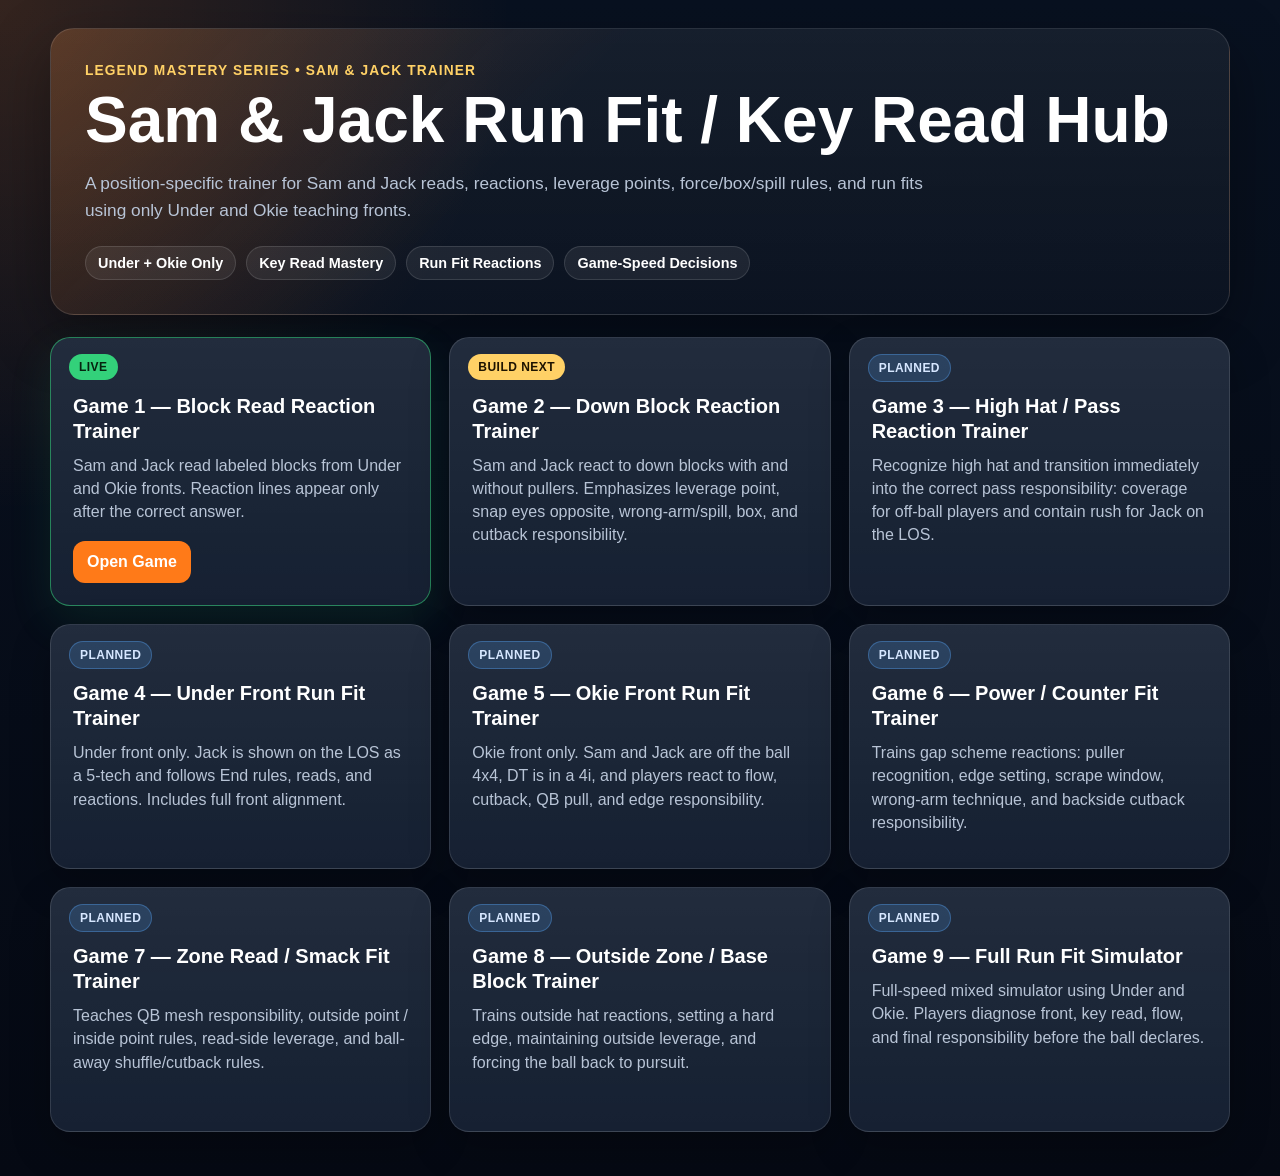
==== commit baf9a3ae: "Update index.html" ====
--- a/index.html
+++ b/index.html
@@ -28,17 +28,16 @@
 
     <main class="grid">
 
-      <article class="repo-card live-card">
-        <div class="status live">Live</div>
-        <h3><a href="games/game1.html">Game 1 — Sam & Jack Key Read Trainer</a></h3>
-        <p class="muted">
-          Identify the helmet key read from Under and Okie looks. Trains Down, Pull, High Hat,
-          and Out/Base reactions with the full front shown.
-        </p>
-        <div class="btn-row">
-          <a class="btn" href="games/game1.html">Open Game</a>
-        </div>
-      </article>
+     <article class="repo-card live-card">
+  <div class="status live">Live</div>
+  <h3><a href="games/game1.html?v=2">Game 1 — Block Read Reaction Trainer</a></h3>
+  <p class="muted">
+    Sam and Jack read labeled blocks from Under and Okie fronts. Reaction lines appear only after the correct answer.
+  </p>
+  <div class="btn-row">
+    <a class="btn" href="games/game1.html?v=2">Open Game</a>
+  </div>
+</article>
 
       <article class="repo-card">
         <div class="status build">Build Next</div>
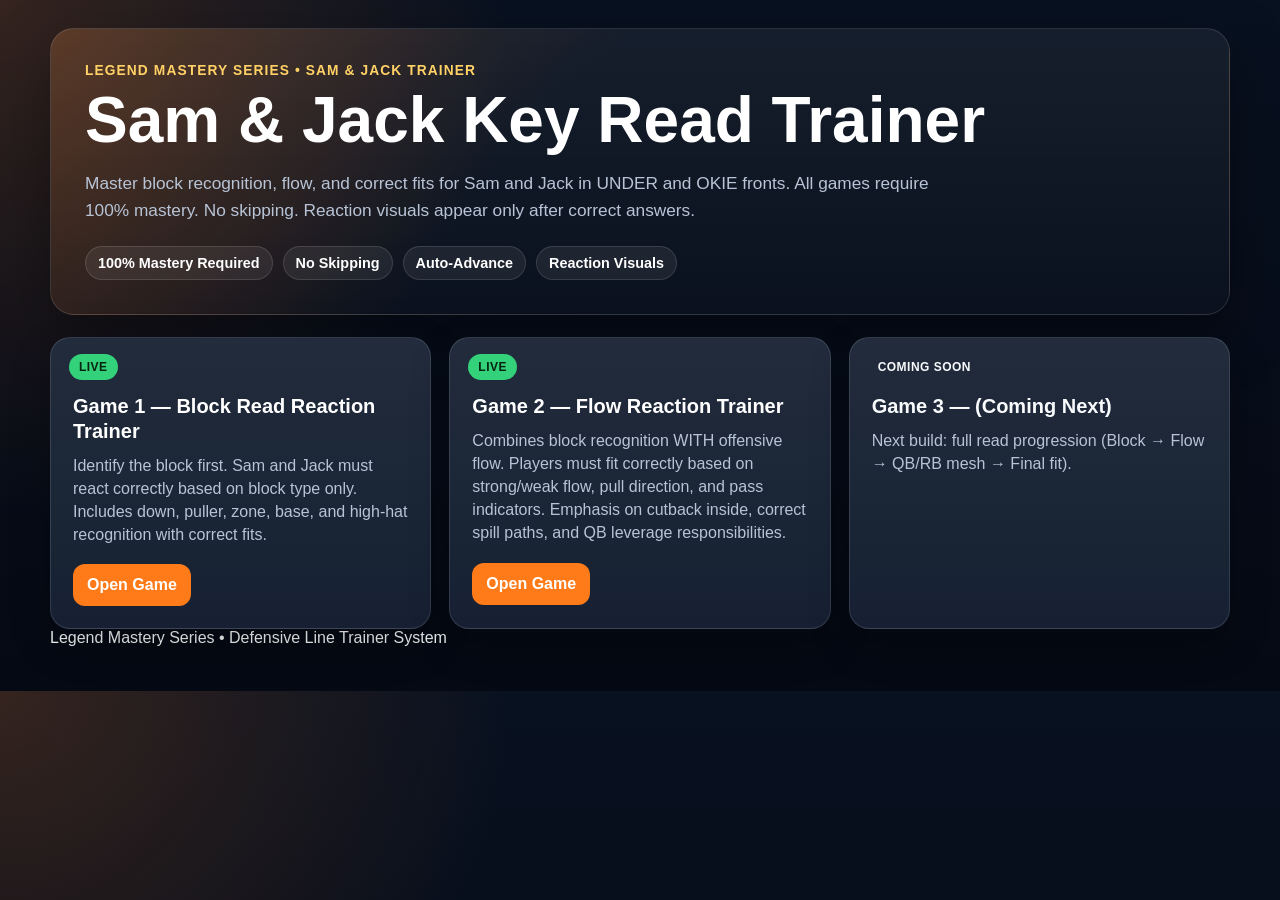
==== commit ed5aaa5d: "Update index.html" ====
--- a/index.html
+++ b/index.html
@@ -1,118 +1,90 @@
 <!doctype html>
 <html lang="en">
 <head>
-  <meta charset="utf-8" />
-  <meta name="viewport" content="width=device-width,initial-scale=1" />
-  <title>Sam & Jack Run Fit Trainer — Legend Mastery Series</title>
-  <link rel="stylesheet" href="styles.css" />
+<meta charset="utf-8" />
+<meta name="viewport" content="width=device-width,initial-scale=1" />
+<title>Sam & Jack Trainer — Legend Mastery Series</title>
+<link rel="stylesheet" href="styles.css" />
 </head>
 
 <body>
-  <div class="wrap">
+<div class="wrap">
 
-    <header class="hero">
-      <div class="kicker">Legend Mastery Series • Sam & Jack Trainer</div>
-      <h1>Sam & Jack Run Fit / Key Read Hub</h1>
-      <p class="sub">
-        A position-specific trainer for Sam and Jack reads, reactions, leverage points, force/box/spill rules,
-        and run fits using only Under and Okie teaching fronts.
-      </p>
+<header class="hero">
+  <div class="kicker">Legend Mastery Series • Sam & Jack Trainer</div>
+  <h1>Sam & Jack Key Read Trainer</h1>
+  <p class="sub">
+    Master block recognition, flow, and correct fits for Sam and Jack in UNDER and OKIE fronts.
+    All games require 100% mastery. No skipping. Reaction visuals appear only after correct answers.
+  </p>
 
-      <div class="pills">
-        <span class="pill">Under + Okie Only</span>
-        <span class="pill">Key Read Mastery</span>
-        <span class="pill">Run Fit Reactions</span>
-        <span class="pill">Game-Speed Decisions</span>
-      </div>
-    </header>
+  <div class="pills">
+    <span class="pill">100% Mastery Required</span>
+    <span class="pill">No Skipping</span>
+    <span class="pill">Auto-Advance</span>
+    <span class="pill">Reaction Visuals</span>
+  </div>
+</header>
 
-    <main class="grid">
+<section class="grid">
 
-     <article class="repo-card live-card">
-  <div class="status live">Live</div>
-  <h3><a href="games/game1.html?v=2">Game 1 — Block Read Reaction Trainer</a></h3>
-  <p class="muted">
-    Sam and Jack read labeled blocks from Under and Okie fronts. Reaction lines appear only after the correct answer.
-  </p>
-  <div class="btn-row">
-    <a class="btn" href="games/game1.html?v=2">Open Game</a>
-  </div>
-</article>
+  <!-- GAME 1 -->
+  <article class="repo-card">
+    <h3>
+      <a href="games/game1.html">
+        Game 1 — Block Read Reaction Trainer
+      </a>
+    </h3>
 
-      <article class="repo-card">
-        <div class="status build">Build Next</div>
-        <h3><a href="#">Game 2 — Down Block Reaction Trainer</a></h3>
-        <p class="muted">
-          Sam and Jack react to down blocks with and without pullers. Emphasizes leverage point,
-          snap eyes opposite, wrong-arm/spill, box, and cutback responsibility.
-        </p>
-      </article>
+    <p class="muted">
+      Identify the block first. Sam and Jack must react correctly based on block type only.
+      Includes down, puller, zone, base, and high-hat recognition with correct fits.
+    </p>
 
-      <article class="repo-card">
-        <div class="status planned">Planned</div>
-        <h3><a href="#">Game 3 — High Hat / Pass Reaction Trainer</a></h3>
-        <p class="muted">
-          Recognize high hat and transition immediately into the correct pass responsibility:
-          coverage for off-ball players and contain rush for Jack on the LOS.
-        </p>
-      </article>
+    <div class="btn-row">
+      <a class="btn" href="games/game1.html">Open Game</a>
+      <span class="status live">Live</span>
+    </div>
+  </article>
 
-      <article class="repo-card">
-        <div class="status planned">Planned</div>
-        <h3><a href="#">Game 4 — Under Front Run Fit Trainer</a></h3>
-        <p class="muted">
-          Under front only. Jack is shown on the LOS as a 5-tech and follows End rules, reads,
-          and reactions. Includes full front alignment.
-        </p>
-      </article>
+  <!-- GAME 2 -->
+  <article class="repo-card">
+    <h3>
+      <a href="games/game2.html">
+        Game 2 — Flow Reaction Trainer
+      </a>
+    </h3>
 
-      <article class="repo-card">
-        <div class="status planned">Planned</div>
-        <h3><a href="#">Game 5 — Okie Front Run Fit Trainer</a></h3>
-        <p class="muted">
-          Okie front only. Sam and Jack are off the ball 4x4, DT is in a 4i, and players react
-          to flow, cutback, QB pull, and edge responsibility.
-        </p>
-      </article>
+    <p class="muted">
+      Combines block recognition WITH offensive flow. Players must fit correctly based on
+      strong/weak flow, pull direction, and pass indicators. Emphasis on cutback inside,
+      correct spill paths, and QB leverage responsibilities.
+    </p>
 
-      <article class="repo-card">
-        <div class="status planned">Planned</div>
-        <h3><a href="#">Game 6 — Power / Counter Fit Trainer</a></h3>
-        <p class="muted">
-          Trains gap scheme reactions: puller recognition, edge setting, scrape window,
-          wrong-arm technique, and backside cutback responsibility.
-        </p>
-      </article>
+    <div class="btn-row">
+      <a class="btn" href="games/game2.html">Open Game</a>
+      <span class="status live">Live</span>
+    </div>
+  </article>
 
-      <article class="repo-card">
-        <div class="status planned">Planned</div>
-        <h3><a href="#">Game 7 — Zone Read / Smack Fit Trainer</a></h3>
-        <p class="muted">
-          Teaches QB mesh responsibility, outside point / inside point rules, read-side leverage,
-          and ball-away shuffle/cutback rules.
-        </p>
-      </article>
+  <!-- FUTURE SLOT -->
+  <article class="repo-card">
+    <h3>Game 3 — (Coming Next)</h3>
+    <p class="muted">
+      Next build: full read progression (Block → Flow → QB/RB mesh → Final fit).
+    </p>
 
-      <article class="repo-card">
-        <div class="status planned">Planned</div>
-        <h3><a href="#">Game 8 — Outside Zone / Base Block Trainer</a></h3>
-        <p class="muted">
-          Trains outside hat reactions, setting a hard edge, maintaining outside leverage,
-          and forcing the ball back to pursuit.
-        </p>
-      </article>
+    <div class="btn-row">
+      <span class="status">Coming Soon</span>
+    </div>
+  </article>
 
-      <article class="repo-card">
-        <div class="status planned">Planned</div>
-        <h3><a href="#">Game 9 — Full Run Fit Simulator</a></h3>
-        <p class="muted">
-          Full-speed mixed simulator using Under and Okie. Players diagnose front, key read,
-          flow, and final responsibility before the ball declares.
-        </p>
-      </article>
+</section>
 
-    </main>
+<footer class="footer">
+  Legend Mastery Series • Defensive Line Trainer System
+</footer>
 
-  </div>
+</div>
 </body>
 </html>
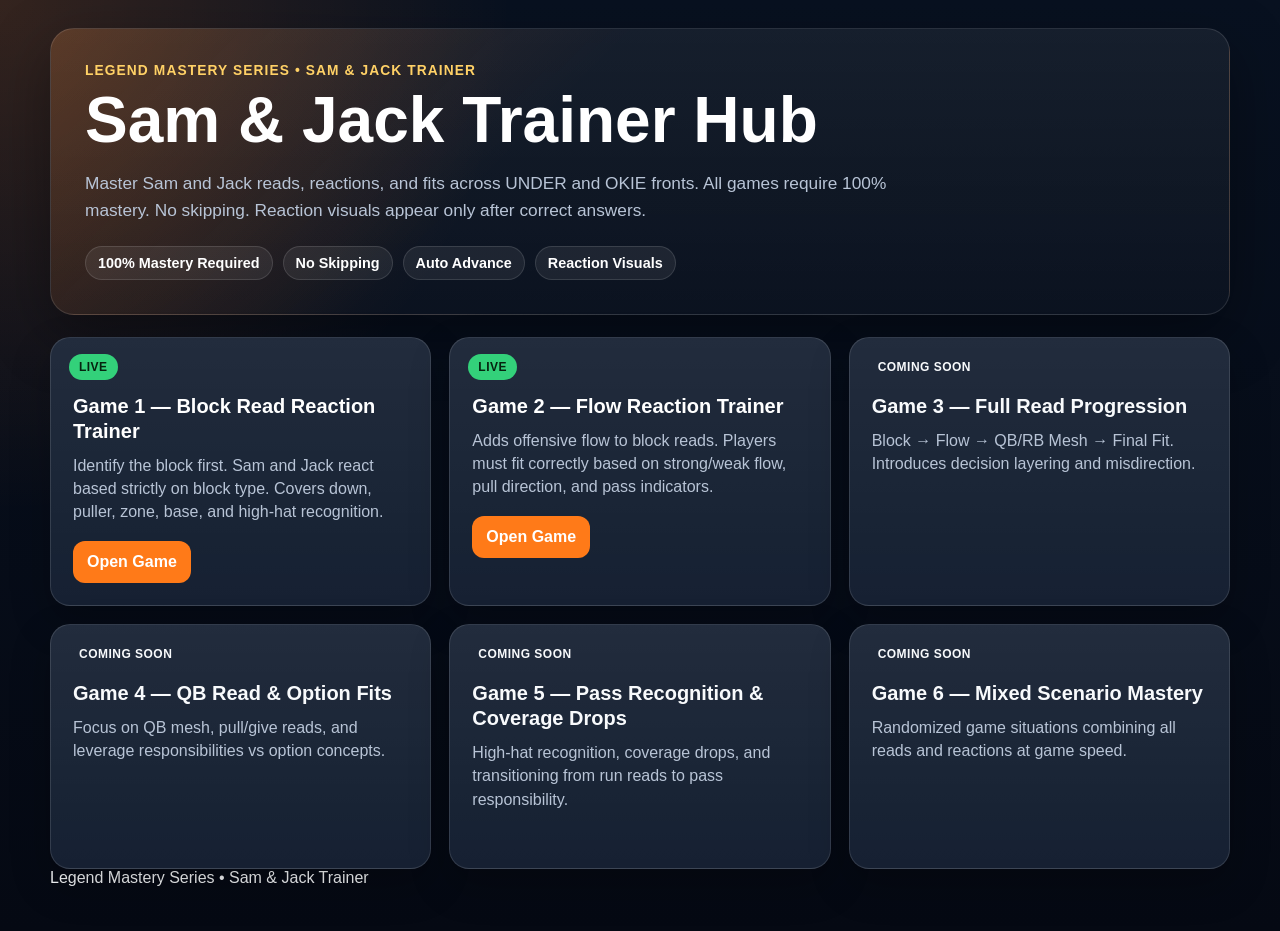
==== commit 98ce310c: "Update index.html" ====
--- a/index.html
+++ b/index.html
@@ -12,16 +12,16 @@
 
 <header class="hero">
   <div class="kicker">Legend Mastery Series • Sam & Jack Trainer</div>
-  <h1>Sam & Jack Key Read Trainer</h1>
+  <h1>Sam & Jack Trainer Hub</h1>
   <p class="sub">
-    Master block recognition, flow, and correct fits for Sam and Jack in UNDER and OKIE fronts.
+    Master Sam and Jack reads, reactions, and fits across UNDER and OKIE fronts.
     All games require 100% mastery. No skipping. Reaction visuals appear only after correct answers.
   </p>
 
   <div class="pills">
     <span class="pill">100% Mastery Required</span>
     <span class="pill">No Skipping</span>
-    <span class="pill">Auto-Advance</span>
+    <span class="pill">Auto Advance</span>
     <span class="pill">Reaction Visuals</span>
   </div>
 </header>
@@ -30,17 +30,11 @@
 
   <!-- GAME 1 -->
   <article class="repo-card">
-    <h3>
-      <a href="games/game1.html">
-        Game 1 — Block Read Reaction Trainer
-      </a>
-    </h3>
-
+    <h3><a href="games/game1.html">Game 1 — Block Read Reaction Trainer</a></h3>
     <p class="muted">
-      Identify the block first. Sam and Jack must react correctly based on block type only.
-      Includes down, puller, zone, base, and high-hat recognition with correct fits.
+      Identify the block first. Sam and Jack react based strictly on block type.
+      Covers down, puller, zone, base, and high-hat recognition.
     </p>
-
     <div class="btn-row">
       <a class="btn" href="games/game1.html">Open Game</a>
       <span class="status live">Live</span>
@@ -49,31 +43,56 @@
 
   <!-- GAME 2 -->
   <article class="repo-card">
-    <h3>
-      <a href="games/game2.html">
-        Game 2 — Flow Reaction Trainer
-      </a>
-    </h3>
-
+    <h3><a href="games/game2.html">Game 2 — Flow Reaction Trainer</a></h3>
     <p class="muted">
-      Combines block recognition WITH offensive flow. Players must fit correctly based on
-      strong/weak flow, pull direction, and pass indicators. Emphasis on cutback inside,
-      correct spill paths, and QB leverage responsibilities.
+      Adds offensive flow to block reads. Players must fit correctly based on
+      strong/weak flow, pull direction, and pass indicators.
     </p>
-
     <div class="btn-row">
       <a class="btn" href="games/game2.html">Open Game</a>
       <span class="status live">Live</span>
     </div>
   </article>
 
-  <!-- FUTURE SLOT -->
+  <!-- GAME 3 -->
   <article class="repo-card">
-    <h3>Game 3 — (Coming Next)</h3>
+    <h3>Game 3 — Full Read Progression</h3>
     <p class="muted">
-      Next build: full read progression (Block → Flow → QB/RB mesh → Final fit).
+      Block → Flow → QB/RB Mesh → Final Fit. Introduces decision layering and misdirection.
     </p>
+    <div class="btn-row">
+      <span class="status">Coming Soon</span>
+    </div>
+  </article>
 
+  <!-- GAME 4 -->
+  <article class="repo-card">
+    <h3>Game 4 — QB Read & Option Fits</h3>
+    <p class="muted">
+      Focus on QB mesh, pull/give reads, and leverage responsibilities vs option concepts.
+    </p>
+    <div class="btn-row">
+      <span class="status">Coming Soon</span>
+    </div>
+  </article>
+
+  <!-- GAME 5 -->
+  <article class="repo-card">
+    <h3>Game 5 — Pass Recognition & Coverage Drops</h3>
+    <p class="muted">
+      High-hat recognition, coverage drops, and transitioning from run reads to pass responsibility.
+    </p>
+    <div class="btn-row">
+      <span class="status">Coming Soon</span>
+    </div>
+  </article>
+
+  <!-- GAME 6 -->
+  <article class="repo-card">
+    <h3>Game 6 — Mixed Scenario Mastery</h3>
+    <p class="muted">
+      Randomized game situations combining all reads and reactions at game speed.
+    </p>
     <div class="btn-row">
       <span class="status">Coming Soon</span>
     </div>
@@ -82,7 +101,7 @@
 </section>
 
 <footer class="footer">
-  Legend Mastery Series • Defensive Line Trainer System
+  Legend Mastery Series • Sam & Jack Trainer
 </footer>
 
 </div>
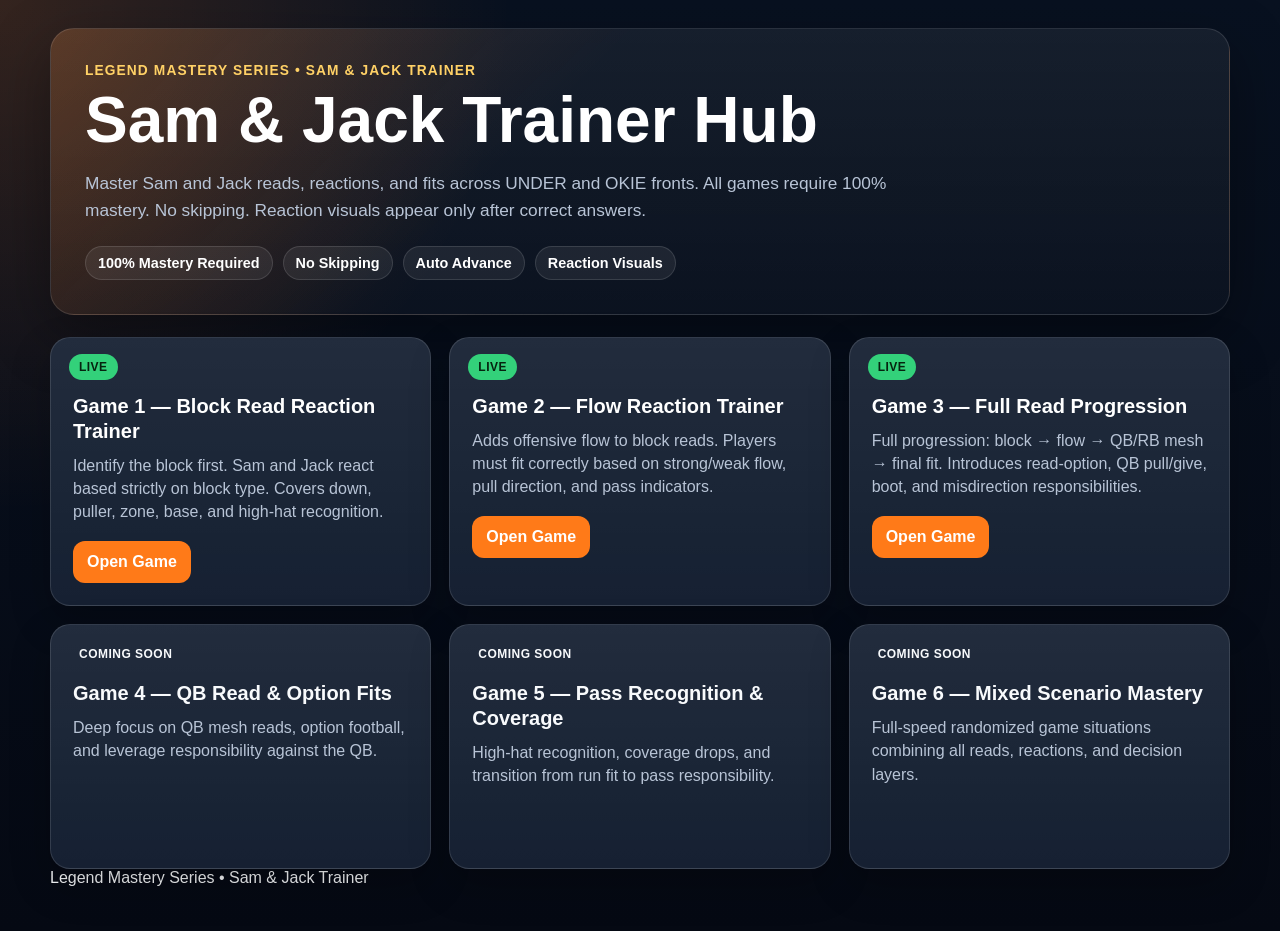
==== commit 97342464: "Update index.html" ====
--- a/index.html
+++ b/index.html
@@ -56,12 +56,14 @@
 
   <!-- GAME 3 -->
   <article class="repo-card">
-    <h3>Game 3 — Full Read Progression</h3>
+    <h3><a href="games/game3.html">Game 3 — Full Read Progression</a></h3>
     <p class="muted">
-      Block → Flow → QB/RB Mesh → Final Fit. Introduces decision layering and misdirection.
+      Full progression: block → flow → QB/RB mesh → final fit.
+      Introduces read-option, QB pull/give, boot, and misdirection responsibilities.
     </p>
     <div class="btn-row">
-      <span class="status">Coming Soon</span>
+      <a class="btn" href="games/game3.html">Open Game</a>
+      <span class="status live">Live</span>
     </div>
   </article>
 
@@ -69,7 +71,7 @@
   <article class="repo-card">
     <h3>Game 4 — QB Read & Option Fits</h3>
     <p class="muted">
-      Focus on QB mesh, pull/give reads, and leverage responsibilities vs option concepts.
+      Deep focus on QB mesh reads, option football, and leverage responsibility against the QB.
     </p>
     <div class="btn-row">
       <span class="status">Coming Soon</span>
@@ -78,9 +80,9 @@
 
   <!-- GAME 5 -->
   <article class="repo-card">
-    <h3>Game 5 — Pass Recognition & Coverage Drops</h3>
+    <h3>Game 5 — Pass Recognition & Coverage</h3>
     <p class="muted">
-      High-hat recognition, coverage drops, and transitioning from run reads to pass responsibility.
+      High-hat recognition, coverage drops, and transition from run fit to pass responsibility.
     </p>
     <div class="btn-row">
       <span class="status">Coming Soon</span>
@@ -91,7 +93,7 @@
   <article class="repo-card">
     <h3>Game 6 — Mixed Scenario Mastery</h3>
     <p class="muted">
-      Randomized game situations combining all reads and reactions at game speed.
+      Full-speed randomized game situations combining all reads, reactions, and decision layers.
     </p>
     <div class="btn-row">
       <span class="status">Coming Soon</span>
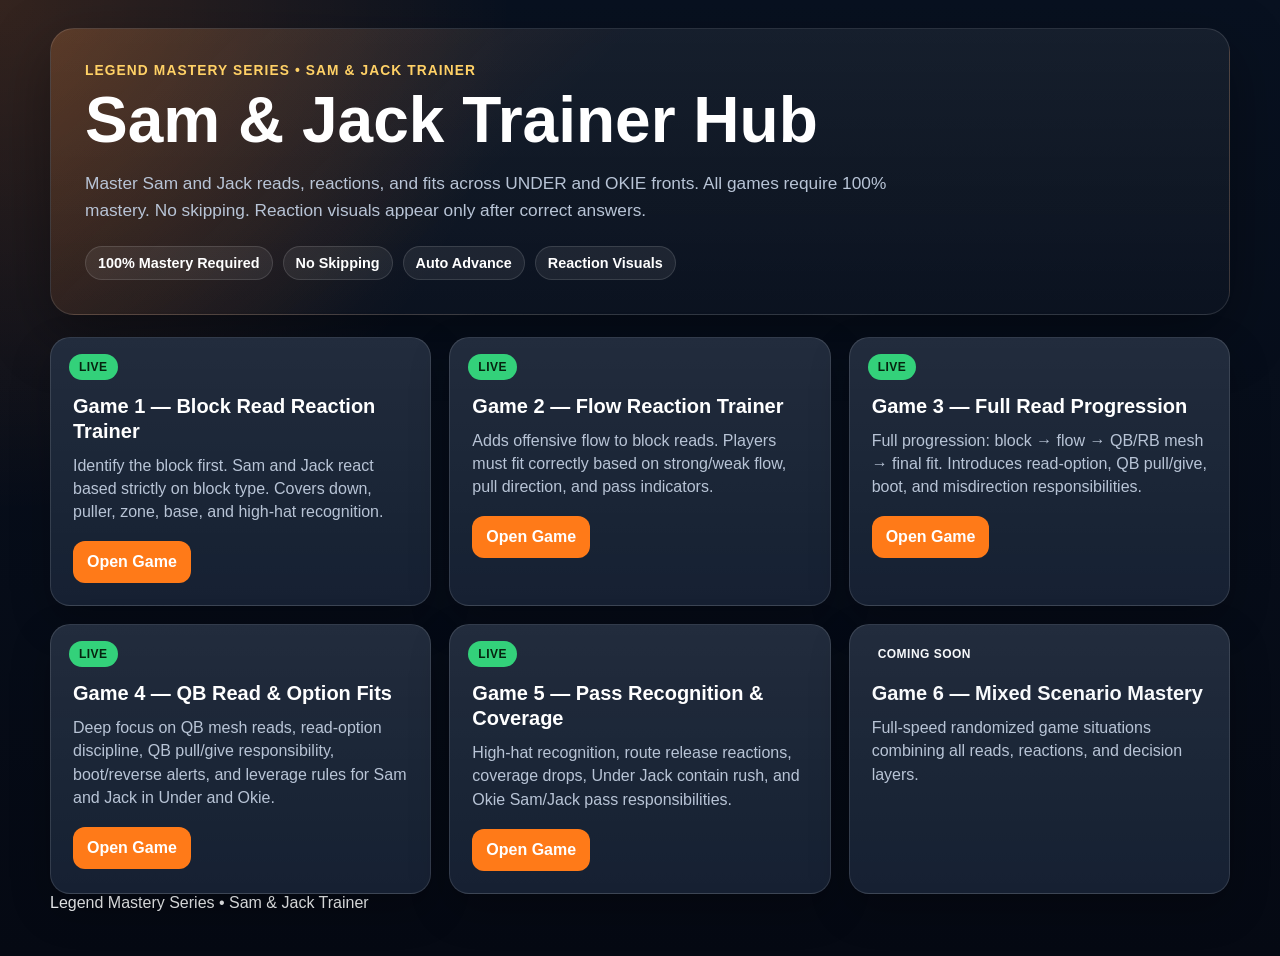
==== commit d4943466: "Update index.html" ====
--- a/index.html
+++ b/index.html
@@ -68,26 +68,32 @@
   </article>
 
   <!-- GAME 4 -->
-  <article class="repo-card">
-    <h3>Game 4 — QB Read & Option Fits</h3>
-    <p class="muted">
-      Deep focus on QB mesh reads, option football, and leverage responsibility against the QB.
-    </p>
-    <div class="btn-row">
-      <span class="status">Coming Soon</span>
-    </div>
-  </article>
+<!-- GAME 4 -->
+<article class="repo-card">
+  <h3><a href="games/game4.html">Game 4 — QB Read & Option Fits</a></h3>
+  <p class="muted">
+    Deep focus on QB mesh reads, read-option discipline, QB pull/give responsibility,
+    boot/reverse alerts, and leverage rules for Sam and Jack in Under and Okie.
+  </p>
+  <div class="btn-row">
+    <a class="btn" href="games/game4.html">Open Game</a>
+    <span class="status live">Live</span>
+  </div>
+</article>
 
   <!-- GAME 5 -->
-  <article class="repo-card">
-    <h3>Game 5 — Pass Recognition & Coverage</h3>
-    <p class="muted">
-      High-hat recognition, coverage drops, and transition from run fit to pass responsibility.
-    </p>
-    <div class="btn-row">
-      <span class="status">Coming Soon</span>
-    </div>
-  </article>
+<!-- GAME 5 -->
+<article class="repo-card">
+  <h3><a href="games/game5.html">Game 5 — Pass Recognition & Coverage</a></h3>
+  <p class="muted">
+    High-hat recognition, route release reactions, coverage drops, Under Jack contain rush,
+    and Okie Sam/Jack pass responsibilities.
+  </p>
+  <div class="btn-row">
+    <a class="btn" href="games/game5.html">Open Game</a>
+    <span class="status live">Live</span>
+  </div>
+</article>
 
   <!-- GAME 6 -->
   <article class="repo-card">
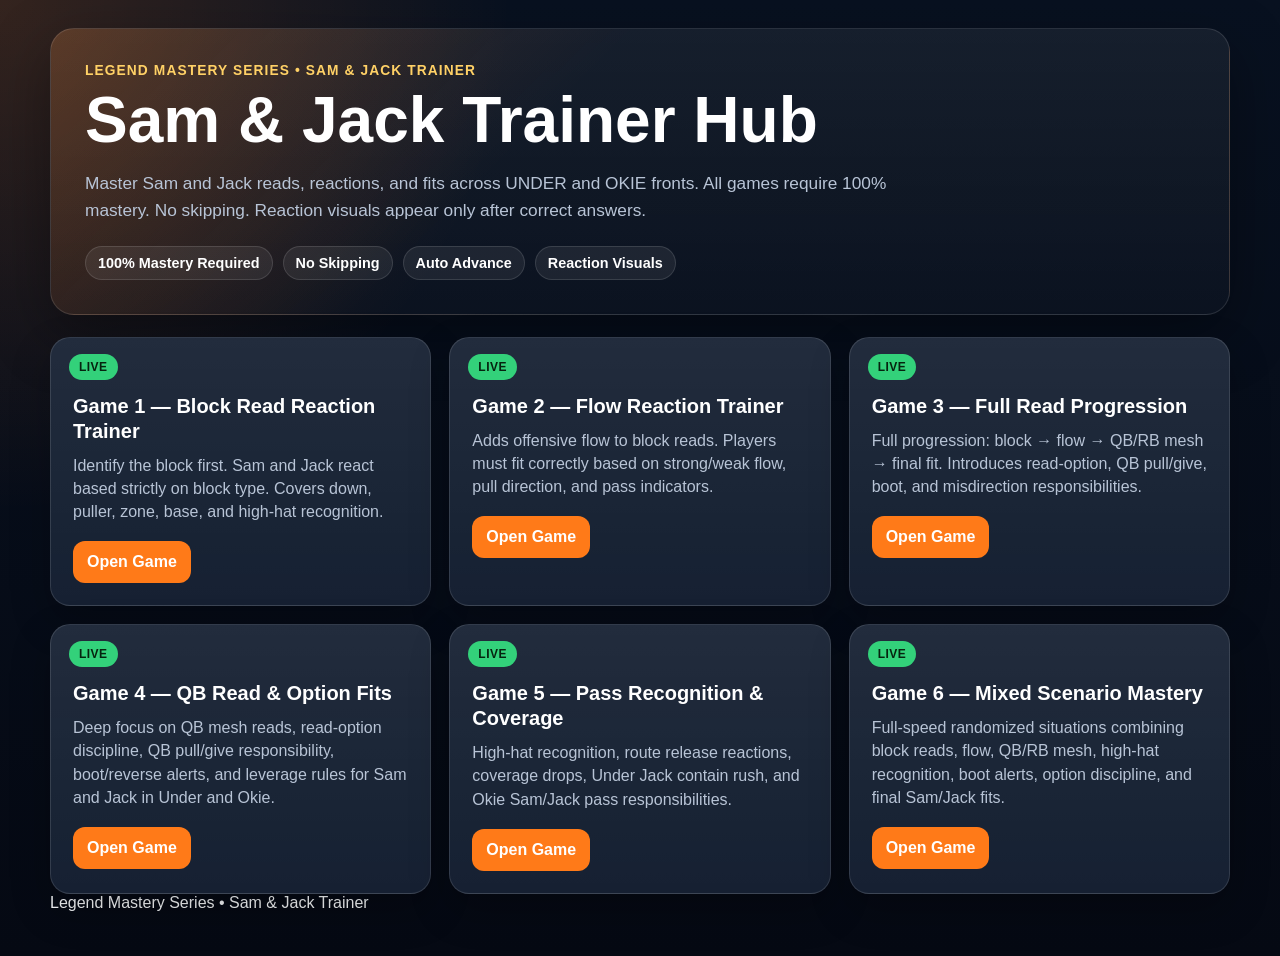
==== commit 2fcd2e28: "Update index.html" ====
--- a/index.html
+++ b/index.html
@@ -68,7 +68,6 @@
   </article>
 
   <!-- GAME 4 -->
-<!-- GAME 4 -->
 <article class="repo-card">
   <h3><a href="games/game4.html">Game 4 — QB Read & Option Fits</a></h3>
   <p class="muted">
@@ -82,7 +81,6 @@
 </article>
 
   <!-- GAME 5 -->
-<!-- GAME 5 -->
 <article class="repo-card">
   <h3><a href="games/game5.html">Game 5 — Pass Recognition & Coverage</a></h3>
   <p class="muted">
@@ -96,15 +94,17 @@
 </article>
 
   <!-- GAME 6 -->
-  <article class="repo-card">
-    <h3>Game 6 — Mixed Scenario Mastery</h3>
-    <p class="muted">
-      Full-speed randomized game situations combining all reads, reactions, and decision layers.
-    </p>
-    <div class="btn-row">
-      <span class="status">Coming Soon</span>
-    </div>
-  </article>
+<article class="repo-card">
+  <h3><a href="games/game6.html">Game 6 — Mixed Scenario Mastery</a></h3>
+  <p class="muted">
+    Full-speed randomized situations combining block reads, flow, QB/RB mesh,
+    high-hat recognition, boot alerts, option discipline, and final Sam/Jack fits.
+  </p>
+  <div class="btn-row">
+    <a class="btn" href="games/game6.html">Open Game</a>
+    <span class="status live">Live</span>
+  </div>
+</article>
 
 </section>
 
